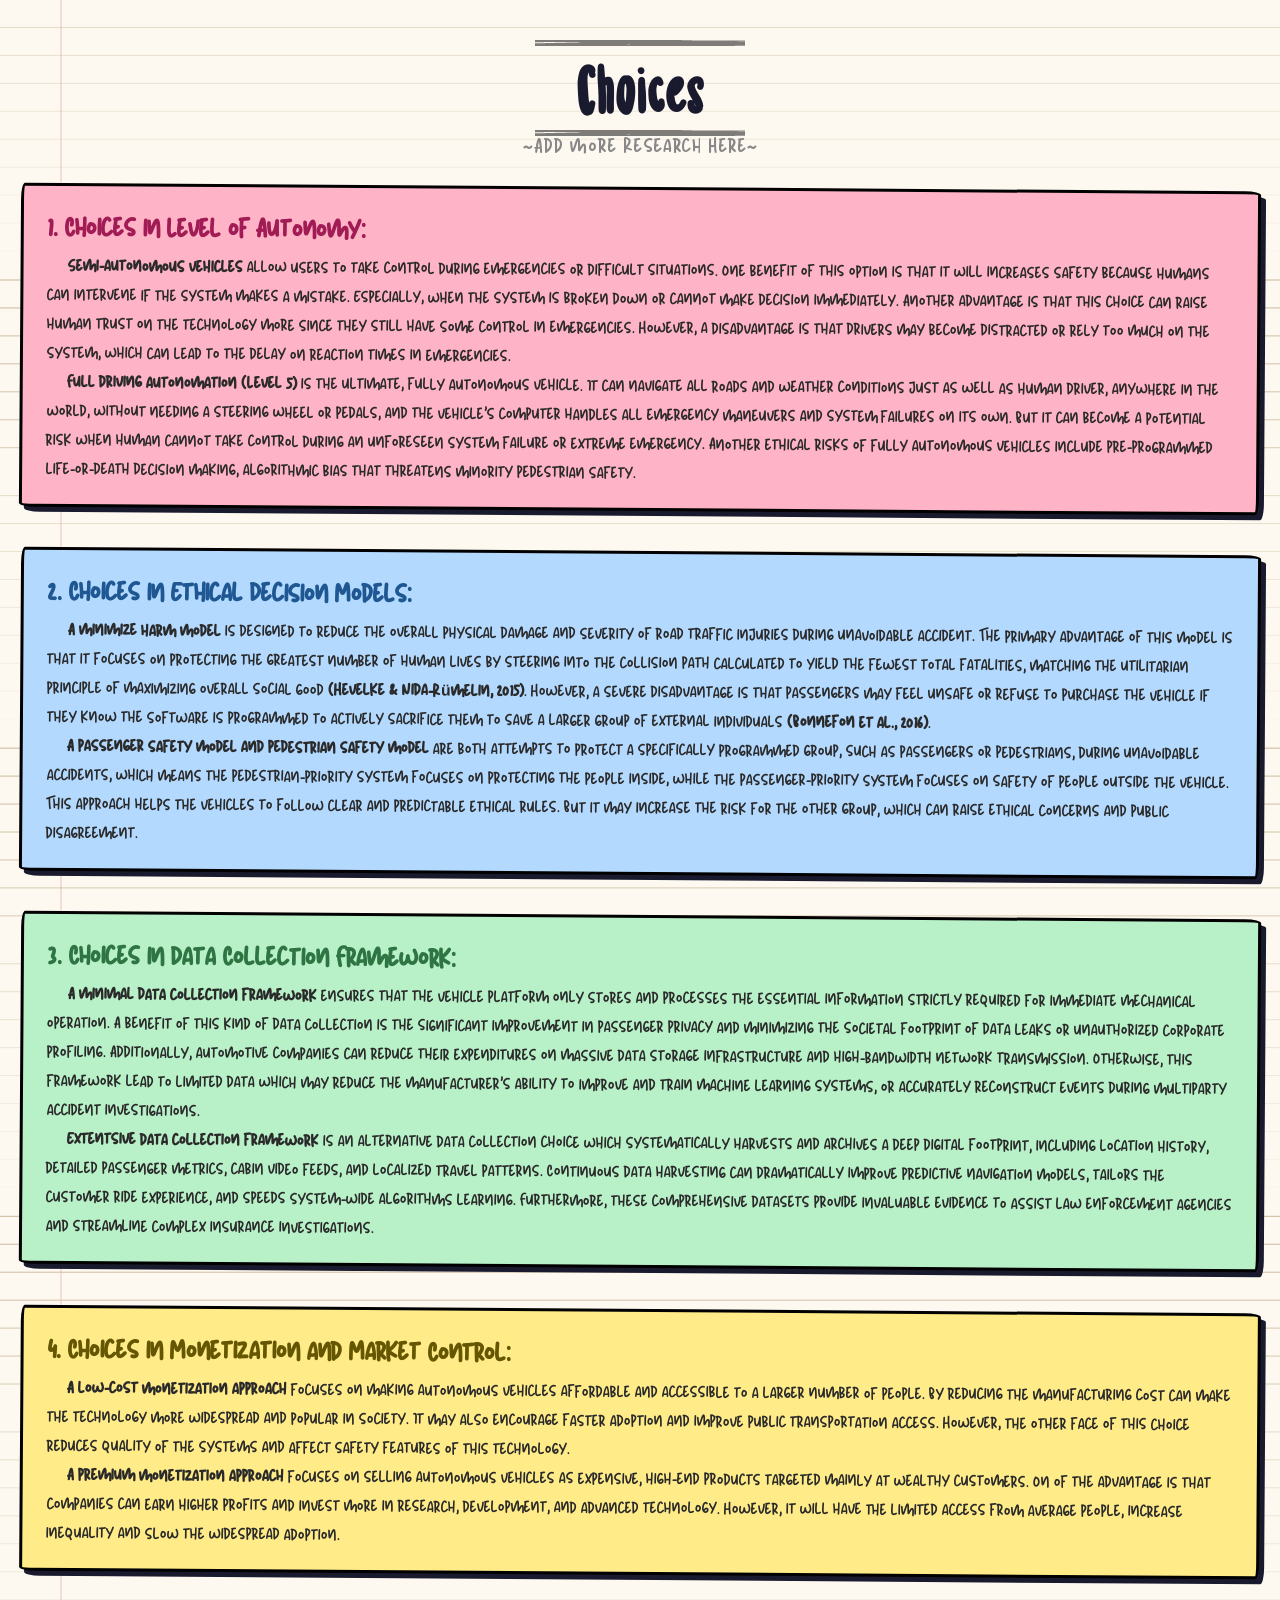
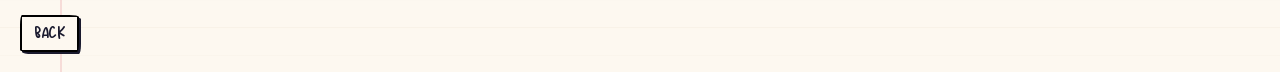
==== Choices.html @ a4bb08cf "added again" ====
<!DOCTYPE html>
<html lang="en">
<head>
    <link rel="stylesheet" href="style.css">
    <meta charset="UTF-8">
    <meta name="viewport" content="width=device-width, initial-scale=1.0">
    <title>Document</title>
</head>
<body>

    <div id="page-loader">
        <div class="loader-box">Vroom...</div>
        <div class="loader-dots">
            <span></span><span></span><span></span>
        </div>
    </div>
    
    <header>
        <div class="title-wrapper">
            <div class="scribble-underLine"></div>
            <h1 class="Title">Choices</h1>
            <div class="scribble-underLine"></div>
        </div>
        <p class="subtitle">~Add more Research Here~</p>
    </header>

    <div class="hamsterA">
     
    </div>

    <div class="topicColume">
        <div class="Topic" style="margin: 20px;">
            <p><strong style="color: rgb(161, 27, 85);font-size: 25px;">1. Choices in Level of Autonomy: </strong></p>
            <p style="text-indent: 20px;"><strong> Semi-autonomous vehicles</strong> allow users to take control during emergencies or difficult situations. One benefit of this option is that it will increases safety because humans can intervene if the system makes a mistake. Especially, when the system is broken down or cannot make decision immediately. Another advantage is that this choice can raise human trust on the technology more since they still have some control in emergencies. However, a disadvantage is that drivers may become distracted or rely too much on the system, which can lead to the delay on reaction times in emergencies.</p>
            <p style="text-indent: 20px;"><strong>Full driving autonomation (Level 5)</strong> is the ultimate, fully autonomous vehicle. It can navigate all roads and weather conditions just as well as human driver, anywhere in the world, without needing a steering wheel or pedals, and the vehicle’s computer handles all emergency maneuvers and system failures on its own. But it can become a potential risk when human cannot take control during an unforeseen system failure or extreme emergency. Another ethical risks of fully autonomous vehicles include pre-programmed life-or-death decision making, algorithmic bias that threatens minority pedestrian safety.</p>
        </div>
    </div>
        <div class="topicColume">
        <div class="Topic" style="background-color: #b3d9ff;margin: 20px;">
            <p><strong style="color: #1e5791;font-size: 25px;">2. Choices in Ethical Decision Models: </strong></p>
            <p style="text-indent: 20px;"><strong>  A minimize harm model</strong> is designed to reduce the overall physical damage and severity of road traffic injuries during unavoidable accident. The primary advantage of this model is that it focuses on protecting the greatest number of human lives by steering into the collision path calculated to yield the fewest total fatalities, matching the utilitarian principle of maximizing overall social good <strong>(Hevelke & Nida-Rümelin, 2015)</strong>. However, a severe disadvantage is that passengers may feel unsafe or refuse to purchase the vehicle if they know the software is programmed to actively sacrifice them to save a larger group of external individuals <strong>(Bonnefon et al., 2016)</strong>.</p>
            <p style="text-indent: 20px;"><strong> A passenger safety model and pedestrian safety model</strong> are both attempts to protect a specifically programmed group, such as passengers or pedestrians, during unavoidable accidents, which means the pedestrian-priority system focuses on protecting the people inside, while the passenger-priority system focuses on safety of people outside the vehicle. This approach helps the vehicles to follow clear and predictable ethical rules. But it may increase the risk for the other group, which can raise ethical concerns and public disagreement.</p>
        </div>
    </div>
    </div>
        <div class="topicColume">
        <div class="Topic" style="background-color: #b8f0c8;margin: 20px;">
            <p><strong style="color: #2f7544;font-size: 25px;">3. Choices in Data Collection Framework: </strong></p>
            <p style="text-indent: 20px;"><strong>A minimal data collection framework</strong> ensures that the vehicle platform only stores and processes the essential information strictly required for immediate mechanical operation. A benefit of this kind of data collection is the significant improvement in passenger privacy and minimizing the societal footprint of data leaks or unauthorized corporate profiling. Additionally, automotive companies can reduce their expenditures on massive data storage infrastructure and high-bandwidth network transmission. Otherwise, this framework lead to limited data which may reduce the manufacturer’s ability to improve and train machine learning systems, or accurately reconstruct events during multiparty accident investigations.</p>
            <p style="text-indent: 20px;"><strong>Extentsive data collection framework</strong> is an alternative data collection choice which systematically harvests and archives a deep digital footprint, including location history, detailed passenger metrics, cabin video feeds, and localized travel patterns. Continuous data harvesting can dramatically improve predictive navigation models, tailors the customer ride experience, and speeds system-wide algorithms learning. Furthermore, these comprehensive datasets provide invaluable evidence to assist law enforcement agencies and streamline complex insurance investigations.</p>
        </div>
    </div>
        </div>
        <div class="topicColume">
        <div class="Topic" style="background-color: #ffeb88;margin: 20px;">
            <p><strong style="color: #655602;font-size: 25px;">4. Choices in Monetization and Market Control: </strong></p>
            <p style="text-indent: 20px;"><strong>A low-cost monetization approach </strong> focuses on making autonomous vehicles affordable and accessible to a larger number of people. By reducing the manufacturing cost can make the technology more widespread and popular in society. It may also encourage faster adoption and improve public transportation access. However, the other face of this choice reduces quality of the systems and affect safety features of this technology.</p>
            <p style="text-indent: 20px;"><strong>A premium monetization approach</strong> focuses on selling autonomous vehicles as expensive, high-end products targeted mainly at wealthy customers. On of the advantage is that companies can earn higher profits and invest more in research, development, and advanced technology. However, it will have the limited access from average people, increase inequality and slow the widespread adoption.</p>
        </div>
    </div>
    

    
    <a class="backButton" href="main.html">Back</a>
   
    <script>

        window.addEventListener('load', () => {
                const loader = document.getElementById('page-loader');
                setTimeout(() => {
                    loader.classList.add('fade-out');
                    setTimeout(() => loader.remove(), 300);
                }, 500)
            });

            document.querySelectorAll('a, button[onclick]').forEach(el => {
                el.addEventListener('click', () => {
                    const loader = document.createElement('div');
                    loader.id = 'page-loader';
                    loader.innerHTML = `
                    <div class="loader-box">Vroom...</div>
                    <div class="loader-dots"><span></span><span></span><span></span></div>
                    `;
                    document.body.appendChild(loader);
                });
            });

    </script>
    
</body>
</html>
---- style.css ----
@font-face {
    font-family: 'CoolFont';
    src: url(fonts/CoolFont.ttf) format('truetype');

}

@font-face {
    font-family: "Ormlou";
    src: url(fonts/Ormolu.ttf) format('truetype');
}

.no-select {
    user-select: none;
    -webkit-user-select: none;
    -ms-user-select: none;
}


:root {
    --ink: #1a1a2e;
    --paper: #fdf8f0;
    --paper-dark: #f5edd8;
    --accent-yellow: #ffe066;
    --accent-pink: #ffb3c6;
    --accent-blue: #b3d9ff;
    --accent-green: #b8f0c8;
    --accent-oragnge: #ffd4a3;
    --line-color: #c8b89a;
    --shadow: rgba(0, 0, 0, 0.12);

}

/* BASE AREA */


* {
    box-sizing: border-box;
    margin: 0;
    padding: 0;
}

body {
    user-select: none;
    font-family: 'CoolFont', sans-serif;
    background-color: var(--paper);
    color: var(--ink);
    min-height: 100vh;
    position: relative;
    overflow-x: hidden;
    cursor: url('') 16 16, auto !important;

    /* line paper background */
    background-image:
        repeating-linear-gradient(
            transparent,
            transparent 27px,
            var(--line-color) 28px
        ),
        linear-gradient(to right, transparent 60px, #f0c0c0 61px, transparent 62px);
    background-size: 100% 28%, 100% 100%;
    
}

/* Frog Eating A Fly - https://www.cursors-4u.com/cursor/nat42 */
* {
  cursor: url('https://cdn.cursors-4u.net/css-previews/keroppi-walking-sanrio-frog-d596fdb4-css.webp') 0 0, auto !important;
}
/* End www.Cursors-4U.com Code */


header {
    text-align: center;
    padding: 40px 20px 10px;
    position: relative;
    z-index: 1;
}

.title-wrapper {
    display: inline-block;
    position: relative;
}

h1.Title {
    user-select: none;
    font-family: 'Permanet Marker', 'Ormlou';
    font-size: clamp(2.2rem, 6vw, 4rem);
    color: var(--lnk);
    letter-spacing: 2px;
    position: relative;
    z-index: 1;

    background: linear-gradient(transparent, 55% var(--accent-yellow) 55%);
    display: inline;
    padding: 0 6px;
    line-height: 1.4;
}

.scribble-underLine {
    height: 6px;
    background: url("images/scribble-underline.webp") no-repeat center;
    opacity: 0.5;
    width: 150%;
    position: absolute;
    left: -25%;

  
}



.subtitle {
    user-select: none;
    font-size: 1.2rem;
    color: #888;
    margin-top: 6px;
    letter-spacing: 1px;
}

div.Roles {
    user-select: none;
    background-color: var(--accent-green);
    border: 3px solid var(--ink);
    border-radius: 2px 15px 3px 14px / 14px 3px 15px 2px;
    padding: 16px 20px;
    width: fit-content;
    margin: 24px auto;
    position: relative;
    z-index: 1;
    box-shadow: 4px 4px 0px var(--ink);
    transform: rotate(-0.8deg);
    transition: transform 0.2s ease;
    
}

div.Roles:hover {
    transform: rotate(0deg) scale(1.02);
}

div.Roles h3 {
    font-size: 1.5rem;
    font-weight: 700;
    text-align: center;
    margin-bottom: 8px;
    color: var(--ink);
    border-bottom: 2px dashed var(--ink);
    padding-bottom: 6px;
}


div.Roles p {
    font-size: 0.95rem;
    line-height: 1.9;
}

.role-tag {
    font-weight: 700;
    background: rgba(125, 203, 125, 0.5);
    border-radius: 4px;
    padding: 1px 5px;
    margin-right: 4px;
}



h1.Title {
    text-align: center;
    font-family: 'Ormlou', sans-serif;
    
}

div.mainLayout {
    user-select: none;
    display: flex;
    flex-direction: row;
    align-items: flex-start;
    gap: 24px;
    margin: 20px 24px 40px;
    position: relative;
    z-index: 1;
}

div.topicColume {
    display: flex;
    flex-direction: column;
    flex: 1px;
    gap: 20px;
}


div.Topic {
    user-select: none;
    border: 3px solid black;
    border-radius: 4px 16px 4px 16px / 16px 4px 16px 4px;
    padding: 20px 24px;
    background: var(--paper-dark);
    box-shadow: 5px 5px 0px var(--ink);
    position: relative;
    transition: transform 0.2s ease, box-shadow 0.2s ease;
    
}

div.Topic:nth-child(1) {
    background: var(--accent-pink);
    transform: rotate(0.4deg);
}

div.Topic:nth-child(2) {
    background: var(--accent-blue);
    transform: rotate(-0.3deg);
}

div.Topic:hover {
    transform: rotate(0deg) translate(-3px, -3px) !important;
    box-shadow: 8px 8px 0px var(--ink);
}

div.Topic h2 {
    font-size: 1.6rem;
    font-weight: 700;
    margin-bottom: 10px;
    padding-bottom: 8px;
    border-bottom: 2px dashed var(--ink);
    color: var(--ink);
}

.topic-num {
    font-family: 'Ormlou', 'Permanet Marker';
    font-size: 1.1rem;
    opacity: 0.5;
    margin-right: 6px;
}

div.Topic p {
    font-size: 0.98rem;
    line-height: 1.85;
    color: #2a2a2a;
}

div.Roles,
div.Topic {
    margin: 20px auto;
    
    
}

div.buttonArea {
    user-select: none;
    float: left;
    text-align:center;
    border: 3px soild var(--ink);
    border-radius: 3px 14px 14px 3px / 14px 3px 3px 14px;
    
    flex-shrink: 0;
    display: flex;
    flex-direction: column;
    text-decoration: none;
    gap: 8px;
    padding: 14px 16px;
    background: var(--accent-blue);
    box-shadow: 4px 4px 0px var(--ink);
    transform: rotate(0.5deg);
}

.btnLabel {
    font-size: 1rem;
    text-align: center;
    color: #555;
    margin-bottom: 2px;
}


button {
    background: var(--paper);
    padding:  8px 12px;
    font-family: "CoolFont";
    font-size: 0.85rem;
    border-radius: 2px 10px 2px 10px / 10px 2px 10px 2px;
    cursor: pointer;
    margin: 2px;
    transition: all 0.15s ease-in-out;
    box-shadow: 2px 2px 0px var(--ink);
    text-align: left;
    width: 100%;
}

button:hover {
    background-color: var(--accent-yellow);
    transform: translate(-2px, -2px);
    box-shadow: 4px 4px 0px var(--ink);
}

button:active {
    transform: translate(1px, 1px);
    box-shadow: 1px 1px 0px var(--ink);
}

button.funnyb {
    display: none;
    background: var(--accent-oragnge);
    font-size: 0.8rem;
    border-style: dashed;
}

button.funnyb.open {
    display: inline-block;
}

button.funnyb:hover {
    background: #ffaa44;
}

img.memeimg {
    user-select: none;
    -webkit-user-drag: none;
    display: block;
    margin: 20px;
    max-width: 25%;
    border: solid black 2px;
    border-radius: 10px 20px 10px 20px / 20px 10px 20px 10px;
    box-shadow: 2px 1px 0px var(--ink);    
}

img.memeimg:hover {
    user-select: none;
    transform: translate( -2px, 5px);
    transform: rotate(5deg);
}

div.buttonArea {
    
    border: solid black 2px;
    border-radius: 5px;
    border-width: 2px;
    width: 120px;
    
    
    
    
}

a.backButton {
    user-select: none;
    -webkit-user-drag: none;
    display: inline-block;
    margin: 20px;
    padding: 8px 12px;
    background: var(--paper);
    border: solid black 2px;
    border-radius: 2px 10px 2px 10px / 10px 2px 10px 2px;
    box-shadow: 2px 2px 0px var(--ink);
    text-decoration: none;
    color: var(--ink);

}

a.backButton:hover {
    user-select: none;
    background: var(--accent-yellow);
    transform: translate( 2px, -2px);
    box-shadow: 4px 4px 0px var(--ink); 
}

video.frogvid {
    display: block;
    margin: 20px auto;
    max-width: 550px;
    border: solid black 5px;
    border-radius: 10px 20px 10px 20px / 20px 10px 20px 10px;

    
}

.p {
    user-select: none;
}

.Login {
    user-select: none;
    background-color: var(--accent-green);
    border: solid var(--ink) 3px;
    border-radius: 2px 15px 3px 14px / 14px 3px 15px 2px;
    padding: 16px 20px;
    width: fit-content;
    margin: 25px auto;
    box-shadow: 4px 4px 0px var(--ink);

}

.LoginInput {
    text-decoration: none;
    border: solid var(--ink) 2px;
    border-radius: 4px 10px 4px 10px / 10px 4px 10px 4px;
    padding: 8px 12px;
    font-family: "CoolFont";
    box-shadow: 4px 4px 0px var(--ink);
    width: 150px;
    outline: none;
    
}


div.WelcomeArea {

    user-select: none;
    border: solid var(--ink) 2px;
    border-radius: 2px 10px 2px 15px / 10px 4px 5px 2px;
    background: var(--paper-dark);
    box-shadow: 5px 5px 0px var(--ink);
    position: relative;
    transition: transform 0.2s ease, box-shadow 0.2s ease;
    margin: 25px a;
    position: relative;
    z-index: 1;

}

div.WelcomeArea:hover {
    transform: translate(2px, 5px)
}

h2 {
    
    font-size: 1rem;
    font-weight: 700;
    text-align: center;
    margin-bottom: 8px;
    color: var(--ink);
    
}

.Circle {
    height: 50px;
    width: 50px;
    background-color: var(--accent-yellow);
    border: solid var(--ink); 
    border-radius: 62% 38% 46% 54% / 60% 44% 56% 40%;
    margin: 25px;
    transform: rotate(-3deg);
    transition: border-radius 0.3s ease, transform 0.3s ease;
    box-shadow: 3px 1px 1px var(--ink);
    cursor: pointer;
}

.Circle:hover {
    background-color:#ffaa44;
    transform: translate(-2px, -2px);
    box-shadow: 3.5px 1.2px 1px var(--ink);
}

.SettingsImg {
    width: 45px;
    margin: auto;
    size-adjust: auto;

}

.Settings-Menu {
    display: none;
    position: fixed;
    top: calc(60px + 6px);
    left: 16px;
    z-index: 999;
    background-color: #2973bd;
    width: 220px;
    border: solid 3px var(--ink);
    border-radius: 4px 12px 8px 10px / 8px 6px 16px 4px;
    padding: 12px;
    box-shadow: 4px 4px 0px;
    flex-direction: column;
    transform: rotate(1deg);
    gap: 6px;
}

.Settings-Menu:hover {
     transform: rotate(0deg) translate(-3px, -3px) !important;
    box-shadow: 2px 8px 0px var(--ink);
}

    
.Settings-Menu.open {
    display: flex;
}

.btnLabelSet {
    font-size: 1rem;
    text-align: center;
    color: #ffffff;
    margin-bottom: 2px;
}

.topbar {
   position: sticky;
   top: 0;
   z-index: 1000;
   height: 100%;
   height: 60px;
   display: flex;
   align-items: center;
   gap: 4px;
   padding: 0 16px;
   background: var(--accent-blue);
   border-bottom: 3px solid var(--ink);
   box-shadow: 0 4px 0 var(--ink);
   overflow-x: auto;
   overflow-y: visible;
   scrollbar-width: none;

}
.topbar::-webkit-scrollbar {display: none; }

.topbar button {
    flex-shrink: 0;
    background: var(--paper);
    padding: 5px 12px;
    font-family: "CoolFont";
    font-size: 0.82rem;
    border: 2px solid var(--ink);
    border-radius: 2px 10px 2px 10px / 10px 2px 10px 2px;
    cursor: pointer;
    white-space: nowrap;
    transition: all 0.15s ease;
    box-shadow: 2px 2px 0px var(--ink);
    width: auto;
    text-align: center;
}

.topbar button:hover {
    background-color: var(--accent-yellow);
    transform: translate(-2px, -2px);
    box-shadow: 4px 4px 0px var(--ink);
}

.topbar button.funnyb {
    background: var(--accent-oragnge);
    font-size: 0.8rem;
    border-style: dashed;
}

.topbar button.funnyb:hover {
    background: #ffaa44;
}

.topbar .WelcomeArea {
    margin-left: auto;
    border: 2px solid var(--ink);
    border-radius: 2px 10px 2px 15px / 10px 4px 5px 2px;
    background: var(--paper-dark);
    box-shadow: 3px 3px 0px var(--ink);
    padding: 4px 12px;
}

.topbar .Circle {
    margin: 0;
    flex-shrink: 0;
}
.nav-divider {
    flex-shrink: 0;
    width: 2px;
    height: 28px;
    background: var(--ink);
    opacity: 0.25;
    border-radius: 2px;
    margin: 0 4px;

}
   



#page-loader {
    position: fixed;
    inset: 0;
    background-color: var(--paper);
     background-image:
        repeating-linear-gradient(
            transparent,
            transparent 27px,
            var(--line-color) 28px
        ),
        linear-gradient(to right, transparent 60px, #f0c0c0 61px, transparent 62px);
    background-size: 100% 28%, 100% 100%;
    z-index: 9999;
    display: flex;
    flex-direction: Column;
    align-items: center;
    justify-content: center;
    gap: 16px;
    opacity: 1;
    transition: opacity 0.3s ease;
}

#page-loader.fade-out {
    opacity: 0;
    pointer-events: none;
}

.loader-box {
    font-family: 'Ormlou';
    font-size: 1.4rem;
    color: var(--ink);
    background: var(--accent-yellow);
    border: 3px solid var(--ink);
    border-radius: 3px 14px 4px 12px / 12px 4px 14px 3px;
    padding: 14px 28px;
    box-shadow: 5px 5px 0px var(--ink);
    animation: loader-wobble 0.6s ease-in-out infinite alternate;
}

.loader-dots span {
    display: inline-block;
    width: 10px;
    height: 10px;
    background: var(--ink);
    border-radius: 50%;
    margin: 0 4px;
    animation: loader-bounce 0.6s ease-in-out infinite alternate;
}

.loader-dots span:nth-child(2) { animation-delay: 0.15s; }
.loader-dots span:nth-child(3) { animation-delay: 0.3s; }

@keyframes loader-wobble {
    from { transform: rotate(-1deg) translate(-2px, 0); }
    to { transform: rotate(1.5deg) translate(2px, -2px); }
}

@keyframes loader-bounce {
    from {transform: translateY(0); }
    to {transform: translateY(-7px); }
}


.FavColor {
    text-decoration: none;
    border: solid var(--ink);
    border-radius: 10px 1px 15px 6px / 1px 10px 5px;
    box-shadow: 1px 2px 1px;
    position: relative;
    width: fit-content;
    background-color: var(--paper-dark);
    margin: 20px auto;
    display: flex;
    align-items: center;
    gap: 20px;
    

}


.CircleA {
    height: 50px;
    width: 50px;
    background-color: var(--accent-blue);
    border: solid var(--ink); 
    border-radius: 62% 38% 46% 54% / 60% 44% 56% 40%;
    transform: rotate(-3deg);
    transition: border-radius 0.3s ease, transform 0.3s ease;
    box-shadow: 3px 1px 1px var(--ink);
    cursor: pointer;
    
}

.CircleA:hover {
    background-color:#505cc9;
    transform: translate(-2px, -2px);
    box-shadow: 3.5px 1.2px 1px var(--ink);
}


.CircleB {
    height: 50px;
    width: 50px;
    background-color: var(--accent-green);
    border: solid var(--ink); 
    border-radius: 62% 38% 46% 54% / 60% 44% 56% 40%;
    transform: rotate(-3deg);
    transition: border-radius 0.3s ease, transform 0.3s ease;
    box-shadow: 3px 1px 1px var(--ink);
    cursor: pointer;
}

.CircleB:hover {
    background-color:#409753;
    transform: translate(-2px, -2px);
    box-shadow: 3.5px 1.2px 1px var(--ink);
}

.ColorSelect {
    display: flex;
    padding: 15px;
    align-items: center;
    gap: 25px;
    margin: 20px auto;


}
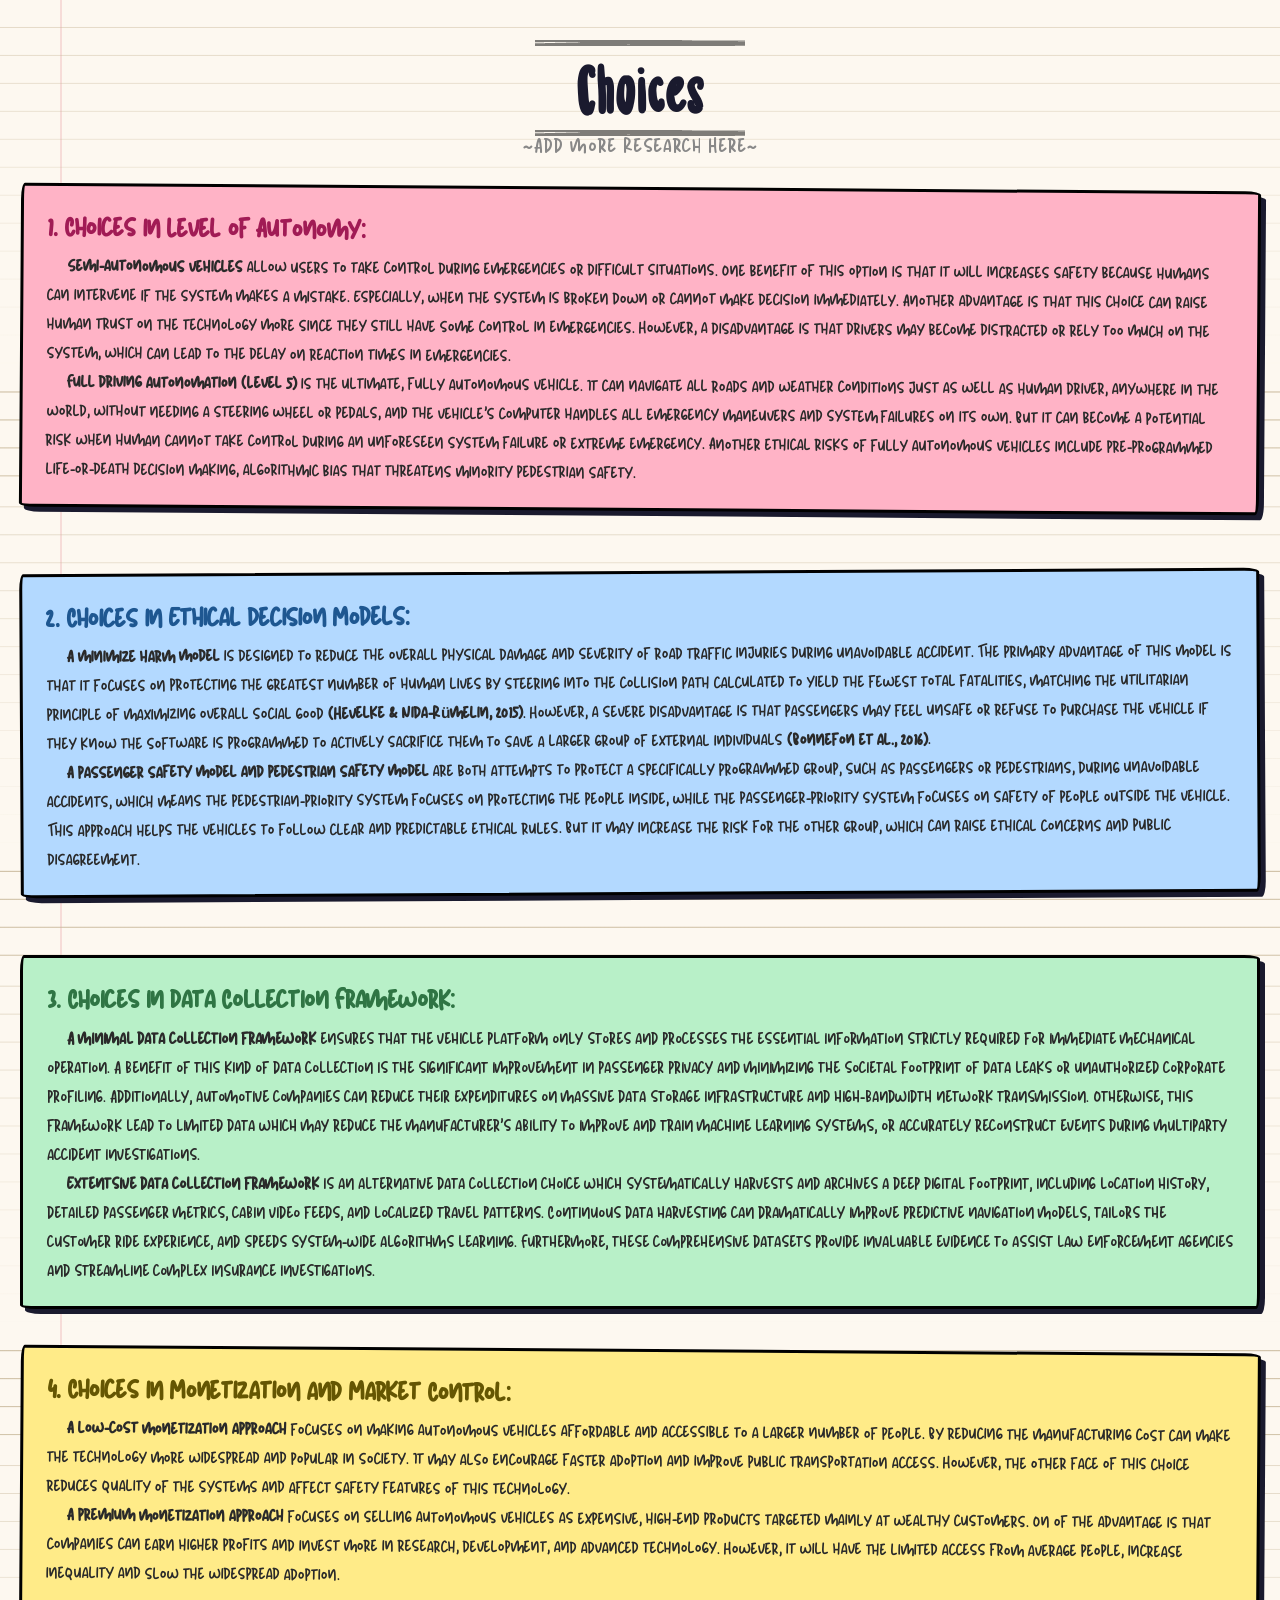
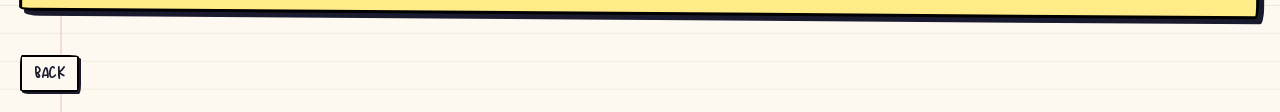
==== commit d3e54acf: "hmm" ====
--- a/Choices.html
+++ b/Choices.html
@@ -34,23 +34,17 @@
             <p style="text-indent: 20px;"><strong> Semi-autonomous vehicles</strong> allow users to take control during emergencies or difficult situations. One benefit of this option is that it will increases safety because humans can intervene if the system makes a mistake. Especially, when the system is broken down or cannot make decision immediately. Another advantage is that this choice can raise human trust on the technology more since they still have some control in emergencies. However, a disadvantage is that drivers may become distracted or rely too much on the system, which can lead to the delay on reaction times in emergencies.</p>
             <p style="text-indent: 20px;"><strong>Full driving autonomation (Level 5)</strong> is the ultimate, fully autonomous vehicle. It can navigate all roads and weather conditions just as well as human driver, anywhere in the world, without needing a steering wheel or pedals, and the vehicle’s computer handles all emergency maneuvers and system failures on its own. But it can become a potential risk when human cannot take control during an unforeseen system failure or extreme emergency. Another ethical risks of fully autonomous vehicles include pre-programmed life-or-death decision making, algorithmic bias that threatens minority pedestrian safety.</p>
         </div>
-    </div>
-        <div class="topicColume">
         <div class="Topic" style="background-color: #b3d9ff;margin: 20px;">
             <p><strong style="color: #1e5791;font-size: 25px;">2. Choices in Ethical Decision Models: </strong></p>
             <p style="text-indent: 20px;"><strong>  A minimize harm model</strong> is designed to reduce the overall physical damage and severity of road traffic injuries during unavoidable accident. The primary advantage of this model is that it focuses on protecting the greatest number of human lives by steering into the collision path calculated to yield the fewest total fatalities, matching the utilitarian principle of maximizing overall social good <strong>(Hevelke & Nida-Rümelin, 2015)</strong>. However, a severe disadvantage is that passengers may feel unsafe or refuse to purchase the vehicle if they know the software is programmed to actively sacrifice them to save a larger group of external individuals <strong>(Bonnefon et al., 2016)</strong>.</p>
             <p style="text-indent: 20px;"><strong> A passenger safety model and pedestrian safety model</strong> are both attempts to protect a specifically programmed group, such as passengers or pedestrians, during unavoidable accidents, which means the pedestrian-priority system focuses on protecting the people inside, while the passenger-priority system focuses on safety of people outside the vehicle. This approach helps the vehicles to follow clear and predictable ethical rules. But it may increase the risk for the other group, which can raise ethical concerns and public disagreement.</p>
         </div>
-    </div>
-    </div>
-        <div class="topicColume">
         <div class="Topic" style="background-color: #b8f0c8;margin: 20px;">
             <p><strong style="color: #2f7544;font-size: 25px;">3. Choices in Data Collection Framework: </strong></p>
             <p style="text-indent: 20px;"><strong>A minimal data collection framework</strong> ensures that the vehicle platform only stores and processes the essential information strictly required for immediate mechanical operation. A benefit of this kind of data collection is the significant improvement in passenger privacy and minimizing the societal footprint of data leaks or unauthorized corporate profiling. Additionally, automotive companies can reduce their expenditures on massive data storage infrastructure and high-bandwidth network transmission. Otherwise, this framework lead to limited data which may reduce the manufacturer’s ability to improve and train machine learning systems, or accurately reconstruct events during multiparty accident investigations.</p>
             <p style="text-indent: 20px;"><strong>Extentsive data collection framework</strong> is an alternative data collection choice which systematically harvests and archives a deep digital footprint, including location history, detailed passenger metrics, cabin video feeds, and localized travel patterns. Continuous data harvesting can dramatically improve predictive navigation models, tailors the customer ride experience, and speeds system-wide algorithms learning. Furthermore, these comprehensive datasets provide invaluable evidence to assist law enforcement agencies and streamline complex insurance investigations.</p>
         </div>
     </div>
-        </div>
         <div class="topicColume">
         <div class="Topic" style="background-color: #ffeb88;margin: 20px;">
             <p><strong style="color: #655602;font-size: 25px;">4. Choices in Monetization and Market Control: </strong></p>
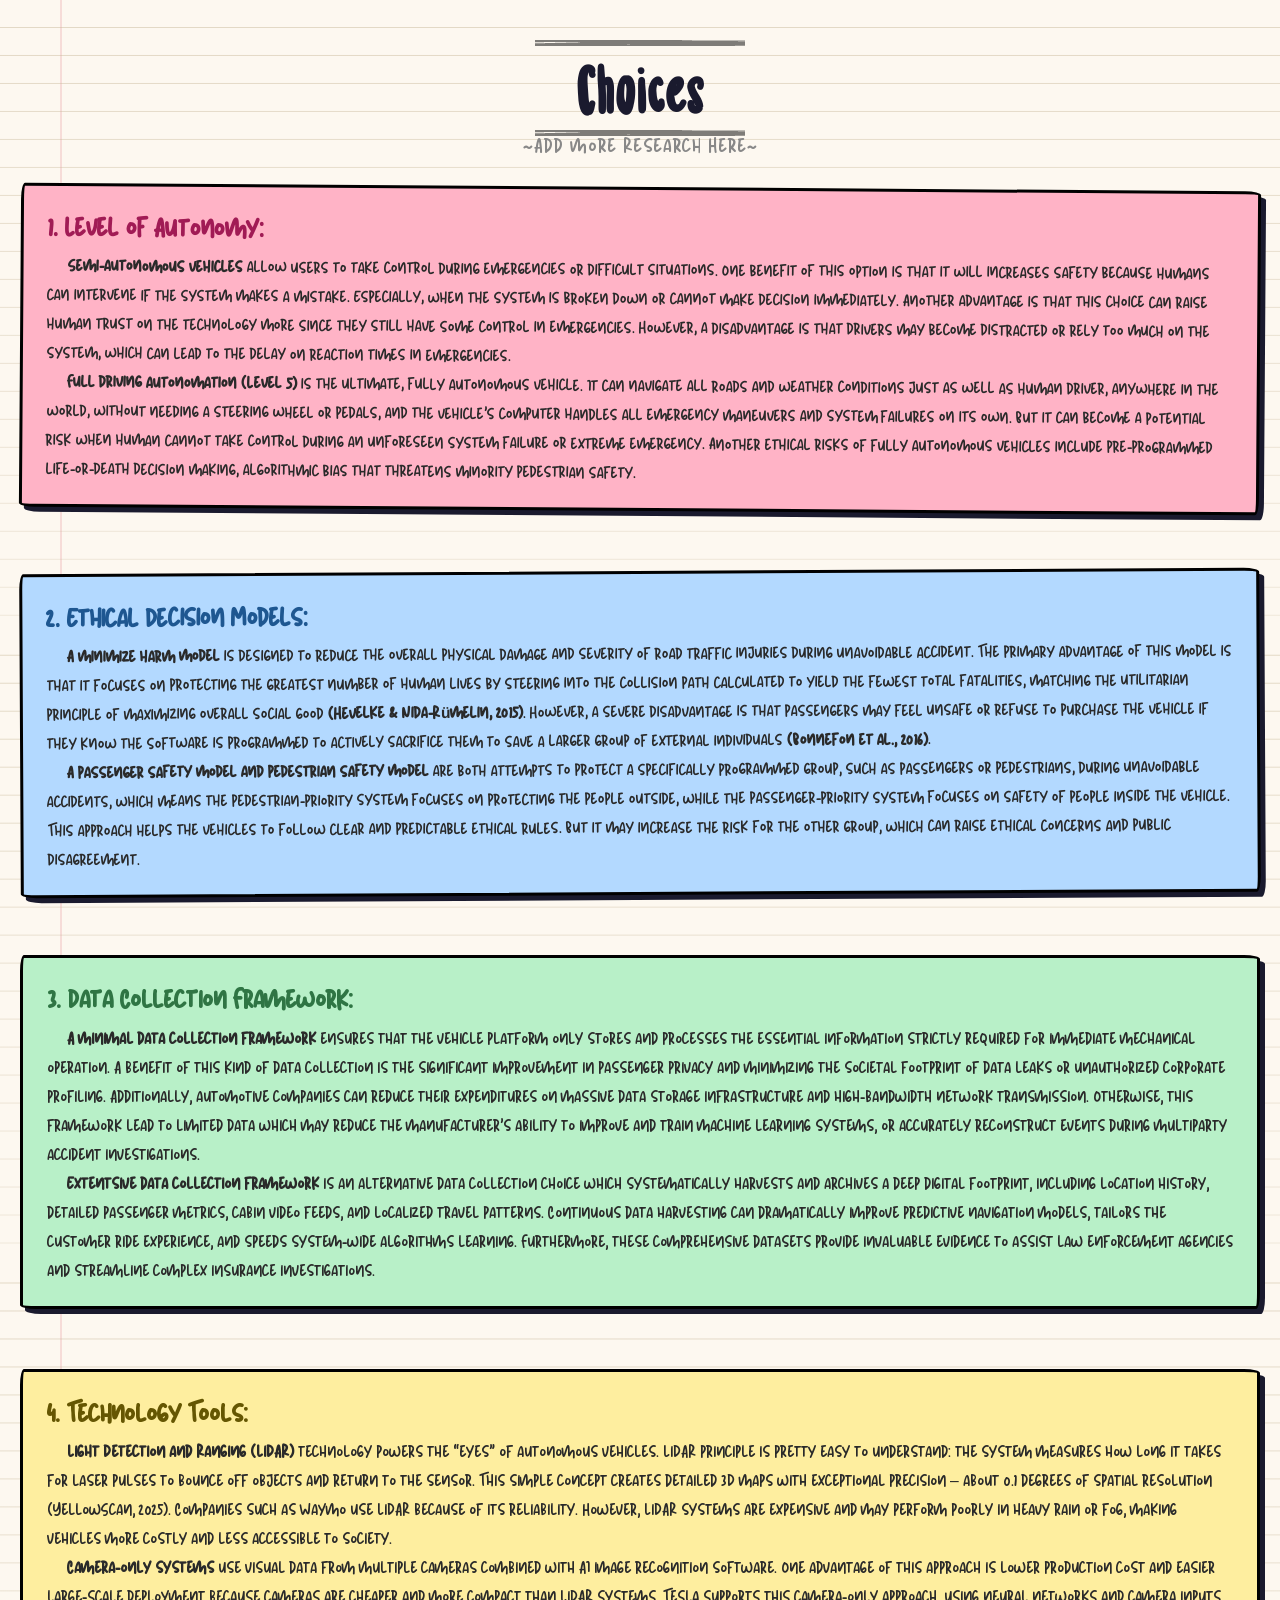
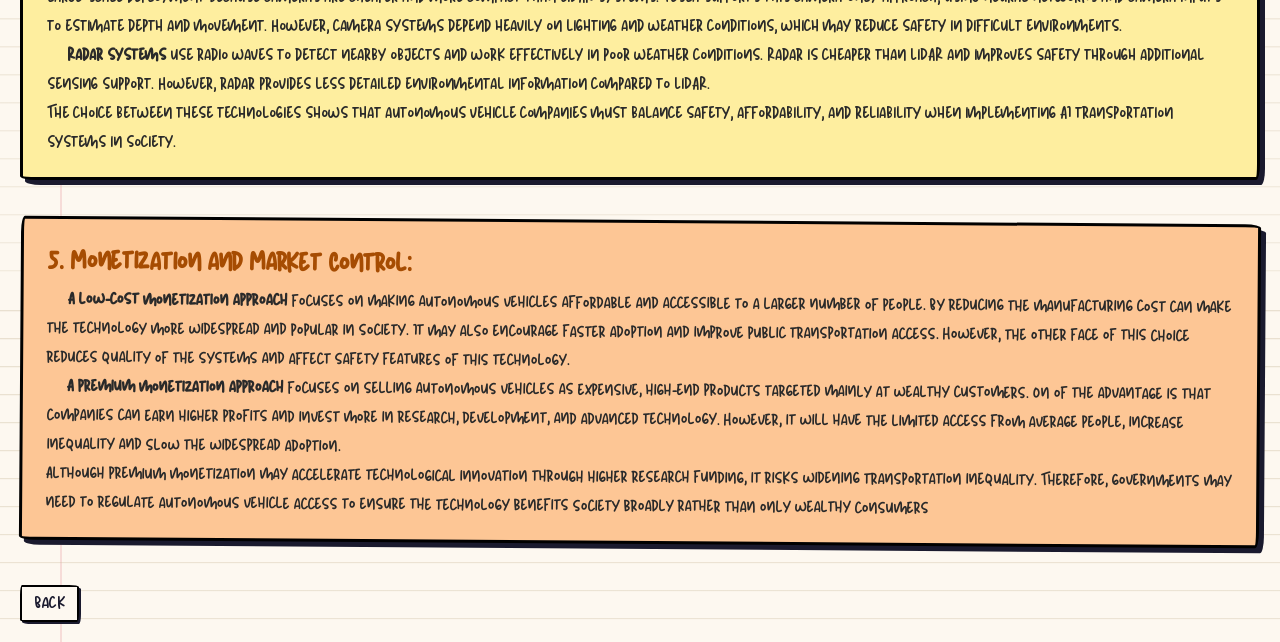
==== commit 4bde24c6: "Update Choices.html" ====
--- a/Choices.html
+++ b/Choices.html
@@ -30,26 +30,34 @@
 
     <div class="topicColume">
         <div class="Topic" style="margin: 20px;">
-            <p><strong style="color: rgb(161, 27, 85);font-size: 25px;">1. Choices in Level of Autonomy: </strong></p>
+            <p><strong style="color: rgb(161, 27, 85);font-size: 25px;">1. Level of Autonomy: </strong></p>
             <p style="text-indent: 20px;"><strong> Semi-autonomous vehicles</strong> allow users to take control during emergencies or difficult situations. One benefit of this option is that it will increases safety because humans can intervene if the system makes a mistake. Especially, when the system is broken down or cannot make decision immediately. Another advantage is that this choice can raise human trust on the technology more since they still have some control in emergencies. However, a disadvantage is that drivers may become distracted or rely too much on the system, which can lead to the delay on reaction times in emergencies.</p>
             <p style="text-indent: 20px;"><strong>Full driving autonomation (Level 5)</strong> is the ultimate, fully autonomous vehicle. It can navigate all roads and weather conditions just as well as human driver, anywhere in the world, without needing a steering wheel or pedals, and the vehicle’s computer handles all emergency maneuvers and system failures on its own. But it can become a potential risk when human cannot take control during an unforeseen system failure or extreme emergency. Another ethical risks of fully autonomous vehicles include pre-programmed life-or-death decision making, algorithmic bias that threatens minority pedestrian safety.</p>
         </div>
         <div class="Topic" style="background-color: #b3d9ff;margin: 20px;">
-            <p><strong style="color: #1e5791;font-size: 25px;">2. Choices in Ethical Decision Models: </strong></p>
+            <p><strong style="color: #1e5791;font-size: 25px;">2. Ethical Decision Models: </strong></p>
             <p style="text-indent: 20px;"><strong>  A minimize harm model</strong> is designed to reduce the overall physical damage and severity of road traffic injuries during unavoidable accident. The primary advantage of this model is that it focuses on protecting the greatest number of human lives by steering into the collision path calculated to yield the fewest total fatalities, matching the utilitarian principle of maximizing overall social good <strong>(Hevelke & Nida-Rümelin, 2015)</strong>. However, a severe disadvantage is that passengers may feel unsafe or refuse to purchase the vehicle if they know the software is programmed to actively sacrifice them to save a larger group of external individuals <strong>(Bonnefon et al., 2016)</strong>.</p>
-            <p style="text-indent: 20px;"><strong> A passenger safety model and pedestrian safety model</strong> are both attempts to protect a specifically programmed group, such as passengers or pedestrians, during unavoidable accidents, which means the pedestrian-priority system focuses on protecting the people inside, while the passenger-priority system focuses on safety of people outside the vehicle. This approach helps the vehicles to follow clear and predictable ethical rules. But it may increase the risk for the other group, which can raise ethical concerns and public disagreement.</p>
+            <p style="text-indent: 20px;"><strong> A passenger safety model and pedestrian safety model</strong> are both attempts to protect a specifically programmed group, such as passengers or pedestrians, during unavoidable accidents, which means the pedestrian-priority system focuses on protecting the people outside, while the passenger-priority system focuses on safety of people inside the vehicle. This approach helps the vehicles to follow clear and predictable ethical rules. But it may increase the risk for the other group, which can raise ethical concerns and public disagreement.</p>
         </div>
         <div class="Topic" style="background-color: #b8f0c8;margin: 20px;">
-            <p><strong style="color: #2f7544;font-size: 25px;">3. Choices in Data Collection Framework: </strong></p>
+            <p><strong style="color: #2f7544;font-size: 25px;">3. Data Collection Framework: </strong></p>
             <p style="text-indent: 20px;"><strong>A minimal data collection framework</strong> ensures that the vehicle platform only stores and processes the essential information strictly required for immediate mechanical operation. A benefit of this kind of data collection is the significant improvement in passenger privacy and minimizing the societal footprint of data leaks or unauthorized corporate profiling. Additionally, automotive companies can reduce their expenditures on massive data storage infrastructure and high-bandwidth network transmission. Otherwise, this framework lead to limited data which may reduce the manufacturer’s ability to improve and train machine learning systems, or accurately reconstruct events during multiparty accident investigations.</p>
             <p style="text-indent: 20px;"><strong>Extentsive data collection framework</strong> is an alternative data collection choice which systematically harvests and archives a deep digital footprint, including location history, detailed passenger metrics, cabin video feeds, and localized travel patterns. Continuous data harvesting can dramatically improve predictive navigation models, tailors the customer ride experience, and speeds system-wide algorithms learning. Furthermore, these comprehensive datasets provide invaluable evidence to assist law enforcement agencies and streamline complex insurance investigations.</p>
         </div>
+        <div class="Topic" style="background-color: #feee9f;margin: 20px;">
+            <p><strong style="color: #655602;font-size: 25px;">4. Technology Tools: </strong></p>
+            <p style="text-indent: 20px;"><strong>Light Detection and Ranging (LiDAR)</strong> technology powers the “eyes” of autonomous vehicles. LiDAR principle is pretty easy to understand: the system measures how long it takes for laser pulses to bounce off objects and return to the sensor. This simple concept creates detailed 3D maps with exceptional precision – about 0.1 degrees of spatial resolution (YellowScan, 2025). Companies such as Waymo use LiDAR because of its reliability. However, LiDAR systems are expensive and may perform poorly in heavy rain or fog, making vehicles more costly and less accessible to society.</p>
+            <p style="text-indent: 20px;"><strong>Camera-only systems</strong> use visual data from multiple cameras combined with AI image recognition software. One advantage of this approach is lower production cost and easier large-scale deployment because cameras are cheaper and more compact than LiDAR systems. Tesla supports this camera-only approach, using neural networks and camera inputs to estimate depth and movement. However, camera systems depend heavily on lighting and weather conditions, which may reduce safety in difficult environments.</p>
+            <p style="text-indent: 20px;"><strong>Radar systems</strong> use radio waves to detect nearby objects and work effectively in poor weather conditions. Radar is cheaper than LiDAR and improves safety through additional sensing support. However, radar provides less detailed environmental information compared to LiDAR.</p>
+            <p>The choice between these technologies shows that autonomous vehicle companies must balance safety, affordability, and reliability when implementing AI transportation systems in society.</p>
+        </div>
     </div>
         <div class="topicColume">
-        <div class="Topic" style="background-color: #ffeb88;margin: 20px;">
-            <p><strong style="color: #655602;font-size: 25px;">4. Choices in Monetization and Market Control: </strong></p>
+        <div class="Topic" style="background-color: #fdc695;margin: 20px;">
+            <p><strong style="color: #a64c02;font-size: 25px;">5. Monetization and Market Control: </strong></p>
             <p style="text-indent: 20px;"><strong>A low-cost monetization approach </strong> focuses on making autonomous vehicles affordable and accessible to a larger number of people. By reducing the manufacturing cost can make the technology more widespread and popular in society. It may also encourage faster adoption and improve public transportation access. However, the other face of this choice reduces quality of the systems and affect safety features of this technology.</p>
             <p style="text-indent: 20px;"><strong>A premium monetization approach</strong> focuses on selling autonomous vehicles as expensive, high-end products targeted mainly at wealthy customers. On of the advantage is that companies can earn higher profits and invest more in research, development, and advanced technology. However, it will have the limited access from average people, increase inequality and slow the widespread adoption.</p>
+            <p>Although premium monetization may accelerate technological innovation through higher research funding, it risks widening transportation inequality. Therefore, governments may need to regulate autonomous vehicle access to ensure the technology benefits society broadly rather than only wealthy consumers</p>
         </div>
     </div>
     
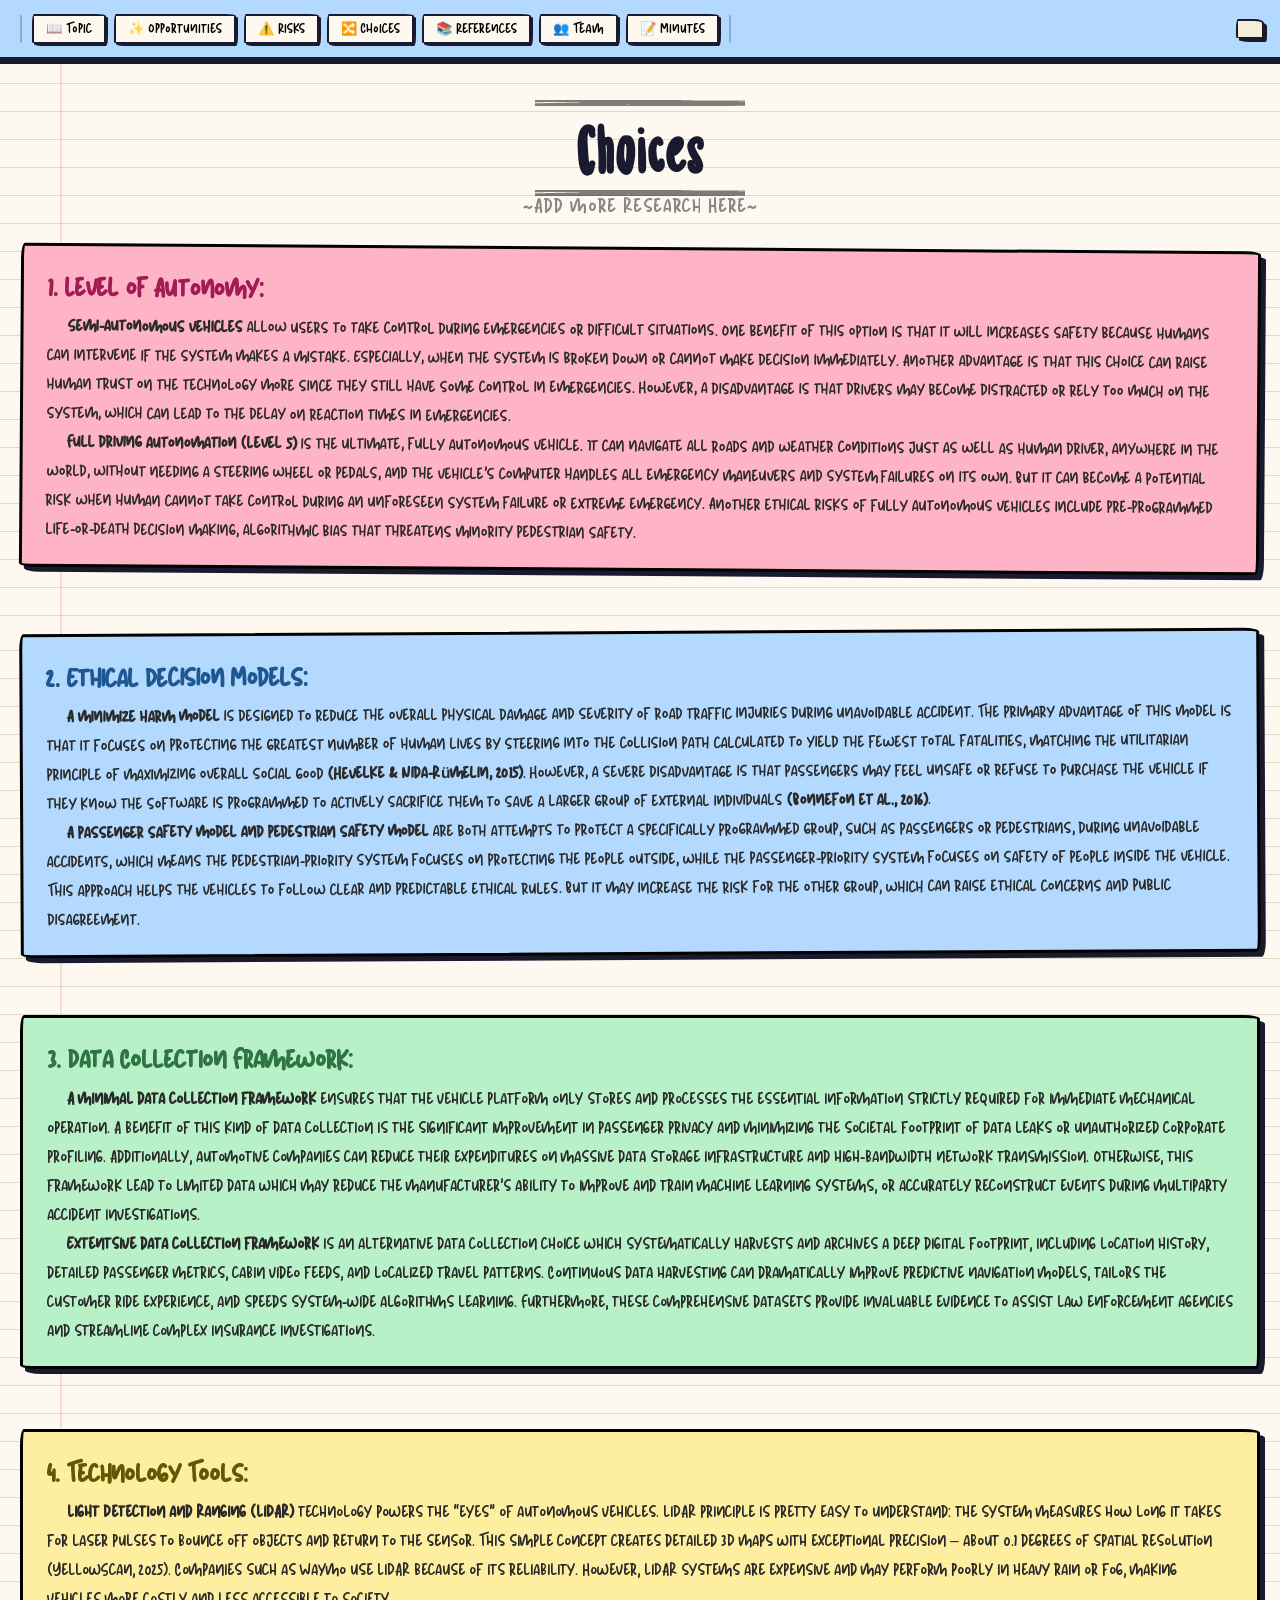
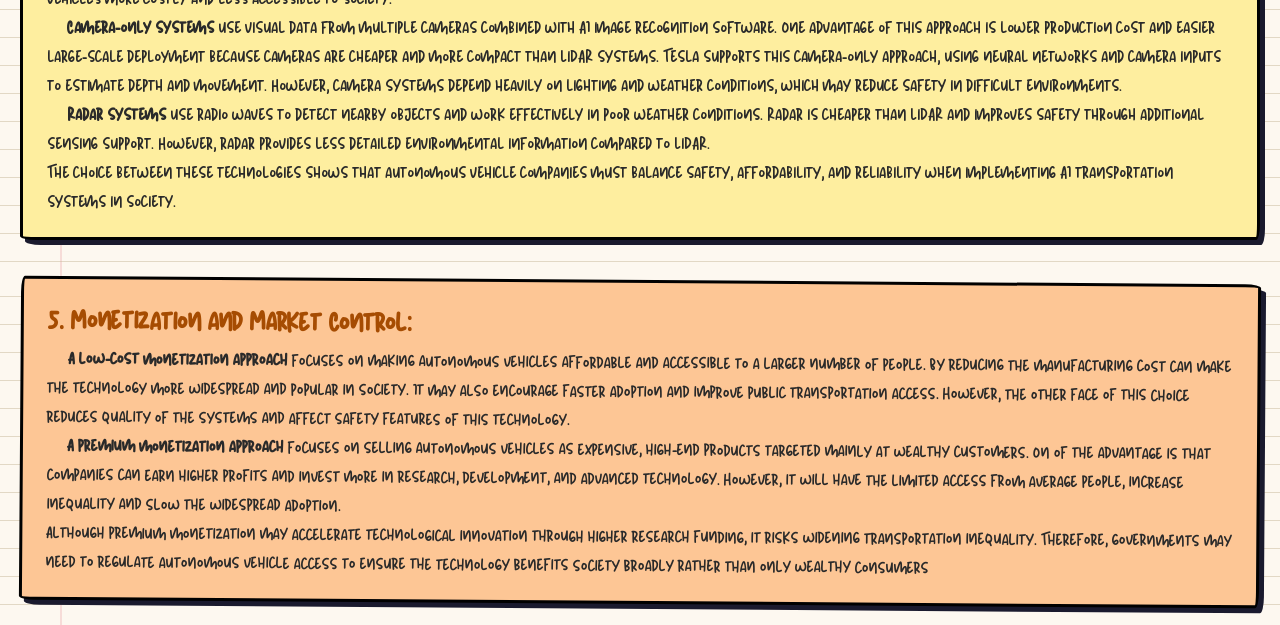
==== commit 4adfcd5f: "Update Choices.html" ====
--- a/Choices.html
+++ b/Choices.html
@@ -14,6 +14,26 @@
             <span></span><span></span><span></span>
         </div>
     </div>
+    <nav class="topbar">
+         
+
+          <div class="nav-divider"></div>
+          <button type="button" onclick="window.location.href='Topic.html'">📖 Topic</button>
+          <button type="button" onclick="window.location.href='Opportunities.html'">✨ Opportunities</button>
+          <button type="button" onclick="window.location.href='Risks.html'">⚠️ Risks</button>  
+          <button type="button" onclick="window.location.href='Choices.html'">🔀 Choices</button>
+          <button type="button" onclick="window.location.href='References.html'">📚 References</button> 
+          <button type="button" onclick="window.location.href='Team_member.html'">👥 Team</button> 
+          <button type="button" onclick="window.location.href='Meeting.html'">📝 Minutes</button>    
+
+          <div class="nav-divider"></div>
+
+          <button class="funnyb" id="FrogButton" type="button" onclick="window.location.href='gerald.html'">do not click me heheh 🐸</button> 
+
+           <div class="WelcomeArea">
+            <h2 class="WelcomeText" id="WelcomeText"> </h2>
+        </div>
+     </nav>
     
     <header>
         <div class="title-wrapper">
@@ -63,7 +83,6 @@
     
 
     
-    <a class="backButton" href="main.html">Back</a>
    
     <script>
 
--- a/style.css
+++ b/style.css
@@ -693,4 +693,93 @@
     margin: 20px auto;
 
 
+}
+
+.team-grid {
+    display: flex;
+    gap: 28px;
+    margin: 28px 32px 48px;
+    flex-wrap: wrap;
+}
+
+.Memeber-card {
+    flex: 1 1 200px;
+    border: 3px solid var(--ink);
+    border-radius: 4px 18px 4px 18px / 18px 4px 18px 4px;
+    box-shadow: 6px 6px 0 var(--ink);
+    overflow: hidden;
+    transition: transform 0.2s, box-shadow 0.2s;
+}
+
+.Memeber-card:nth-child(1) {
+    background: var(--accent-pink); 
+}
+
+.Memeber-card:nth-child(2) {
+    background: var(--accent-blue); 
+
+}
+
+.Memeber-card:nth-child(3) {
+    background: var(--accent-green); 
+
+}
+
+.Memeber-card:hover {
+    transform: translate(-3px, -4px);
+    box-shadow: 9px 9px 0 var(--ink);
+}
+
+.memeber-photo {
+    width: 100%; 
+    aspect-ratio: 4/3;
+    background: rgba(0,0,0,.08);
+    border-bottom: 3px solid var(--ink);
+    display:grid;
+    place-items:center;
+    font-size: 3.5rem;
+}
+
+.member-body {
+    padding: 16px 20px 20px;
+}
+
+.member-cat {
+    font-size: .8rem;
+    color:#555;
+    text-transform: uppercase;
+    margin-bottom:5px;
+}
+
+.member-name { 
+    font-size:1.5rem;
+    font-weight: 700;
+    border-bottom:2px dashed var(--ink);
+    padding-bottom: 8px;
+    margin-bottom: 10px;
+}
+
+.member-body p {
+    font-size:.9rem; 
+    line-height:1.9;
+}
+
+.page-pill {
+    display:inline-block;
+    background:rgba(255,255,255,.5);
+    border:1.5px solid var(ink);
+    border-radius: 2px 8px 2px 8px / 8px 2px 8px 2px;
+    font-size:.78rem;
+    padding: 2px 8px;
+    margin: 2px 2px 0 0;
+    box-shadow:1px 1px 0 var(--ink);
+
+}
+
+.pages {
+    margin-top:10px;
+    padding-top: 8px;
+    border-top: 1.5px dashed rgba(0,0,0.2);
+    font-size:.78rem;
+    color:#555;
 }
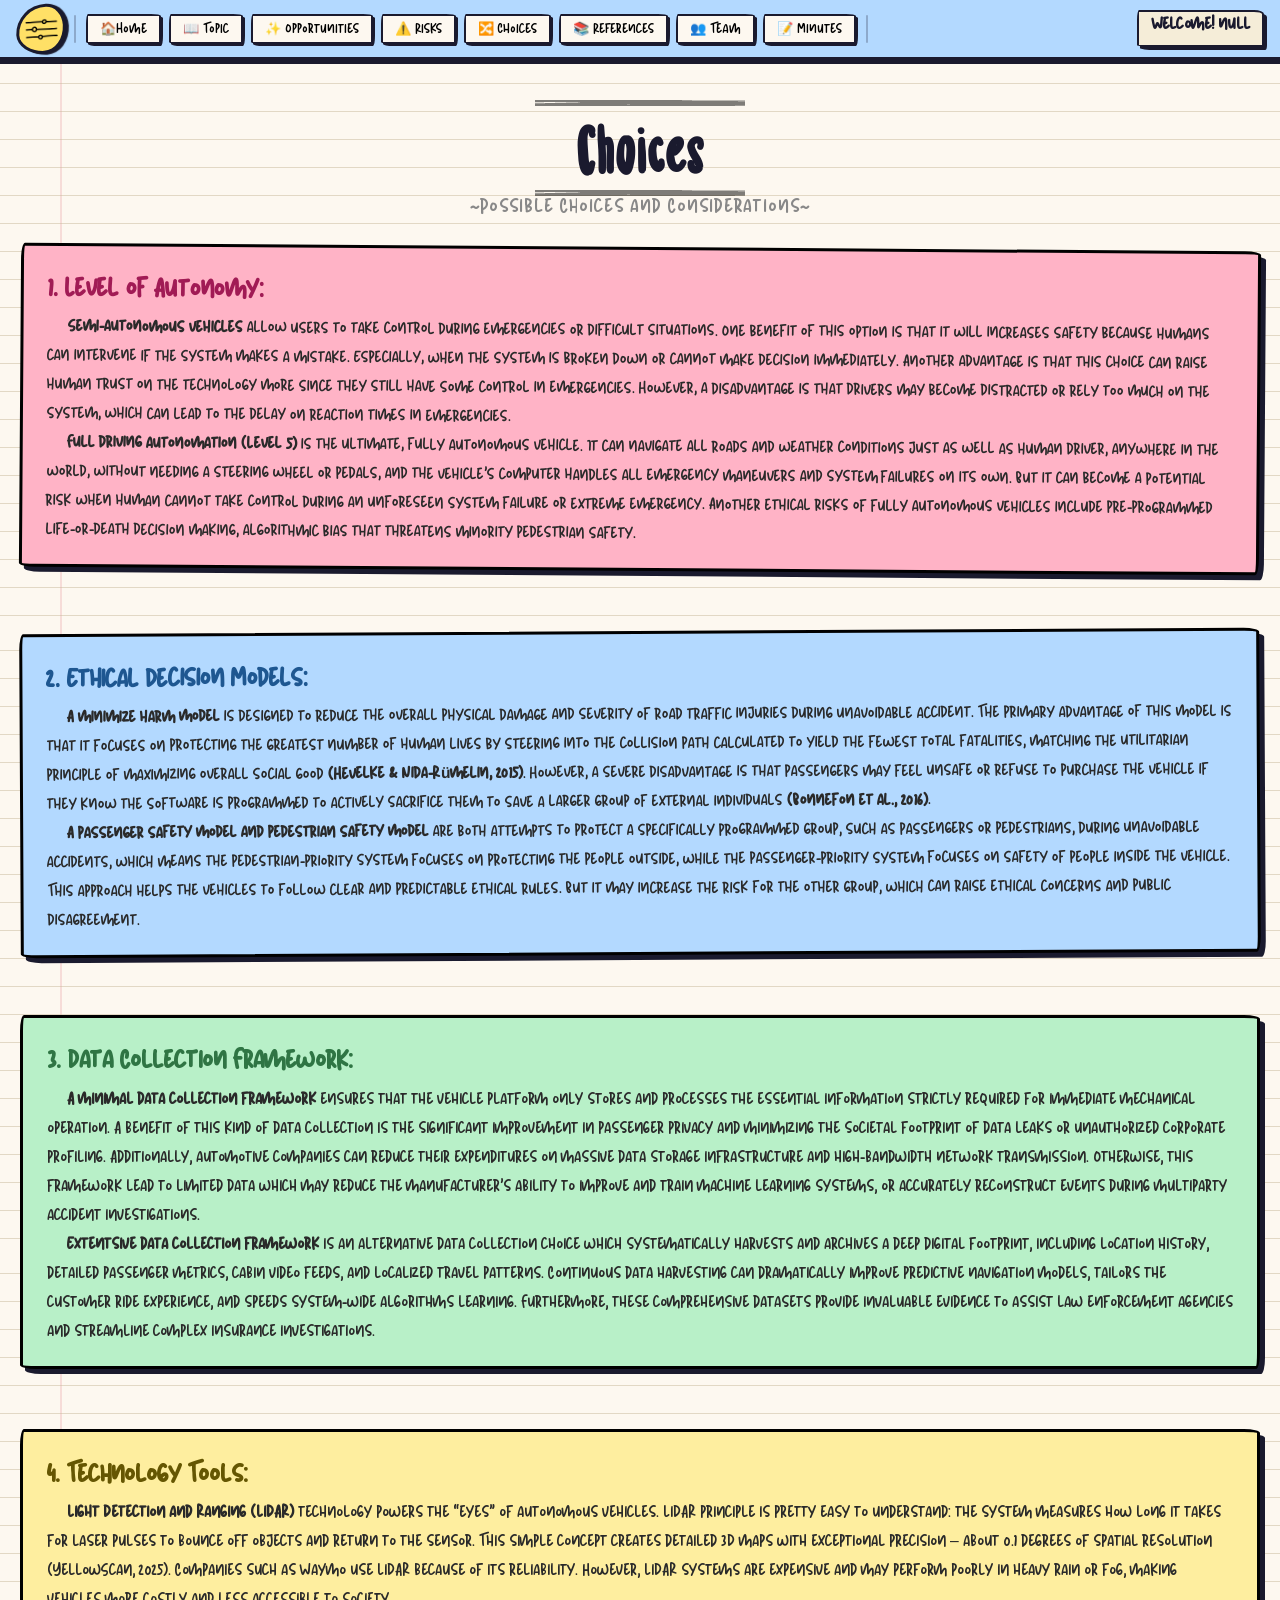
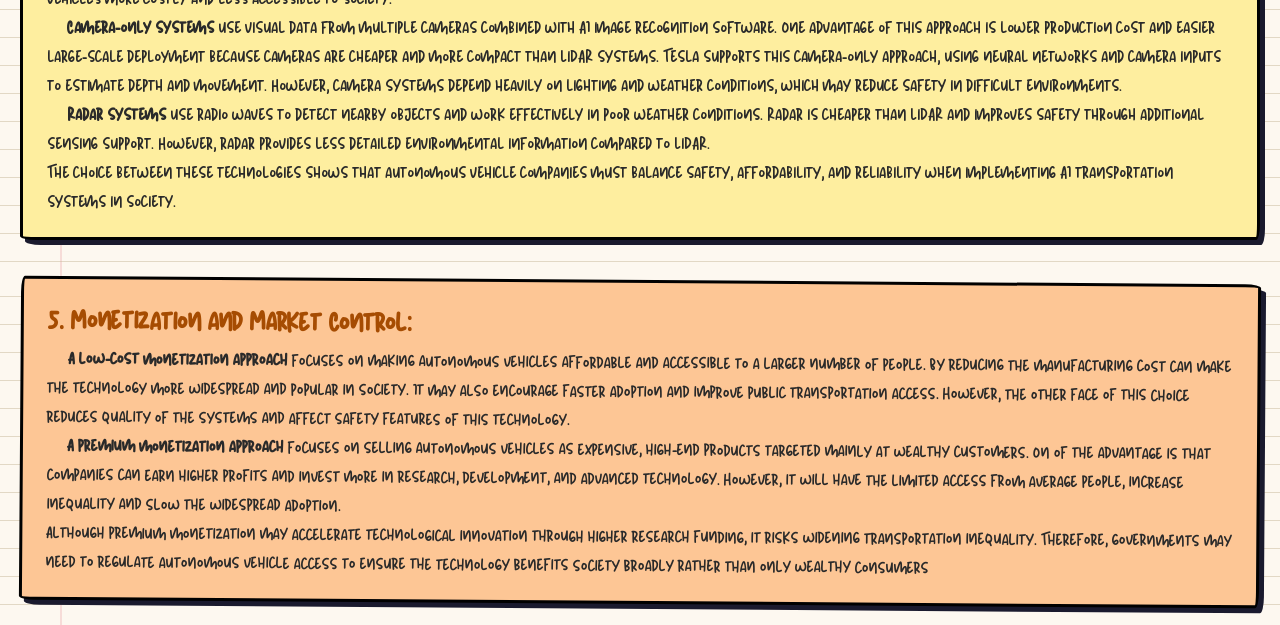
==== commit 75e6d8f1: "Fixed menu bar for all pages" ====
--- a/Choices.html
+++ b/Choices.html
@@ -15,9 +15,12 @@
         </div>
     </div>
     <nav class="topbar">
-         
+        <div class="Circle" onClick="SettingsMenu()">
+            <img  class="SettingsImg" src="images/2035350-200.png">
+          </div>      
 
           <div class="nav-divider"></div>
+          <button type="button" onclick="window.location.href='main.html'">🏠Home</button>
           <button type="button" onclick="window.location.href='Topic.html'">📖 Topic</button>
           <button type="button" onclick="window.location.href='Opportunities.html'">✨ Opportunities</button>
           <button type="button" onclick="window.location.href='Risks.html'">⚠️ Risks</button>  
@@ -35,14 +38,21 @@
         </div>
      </nav>
     
+    
     <header>
         <div class="title-wrapper">
             <div class="scribble-underLine"></div>
             <h1 class="Title">Choices</h1>
             <div class="scribble-underLine"></div>
         </div>
-        <p class="subtitle">~Add more Research Here~</p>
+        <p class="subtitle">~Possible Choices and Considerations~</p>
     </header>
+
+    <div class="Settings-Menu" id="SettingsMenu">
+        <p class="btnLabelSet"> ⚙️ ~settings MENU~ 🔧</p>
+        <button class="no-loader" onClick="FrogB()"> I like Frogws 🐸</button>
+        <button class="no-loader"> Frog cursor </button>
+    </div>
 
     <div class="hamsterA">
      
@@ -86,25 +96,40 @@
    
     <script>
 
-        window.addEventListener('load', () => {
-                const loader = document.getElementById('page-loader');
-                setTimeout(() => {
-                    loader.classList.add('fade-out');
-                    setTimeout(() => loader.remove(), 300);
-                }, 500)
-            });
+        let username = localStorage.getItem("username");
 
-            document.querySelectorAll('a, button[onclick]').forEach(el => {
-                el.addEventListener('click', () => {
-                    const loader = document.createElement('div');
-                    loader.id = 'page-loader';
-                    loader.innerHTML = `
-                    <div class="loader-box">Vroom...</div>
-                    <div class="loader-dots"><span></span><span></span><span></span></div>
-                    `;
-                    document.body.appendChild(loader);
+        document.getElementById("WelcomeText").innerText =
+            "Welcome! " + username;
+
+
+            function SettingsMenu() {
+               document.getElementById('SettingsMenu').classList.toggle('open');
+               
+            }
+
+            function FrogB() {
+            document.getElementById('FrogButton').classList.toggle('open');
+            }    
+
+            window.addEventListener('load', () => {
+                    const loader = document.getElementById('page-loader');
+                    setTimeout(() => {
+                        loader.classList.add('fade-out');
+                        setTimeout(() => loader.remove(), 300);
+                    }, 500)
                 });
-            });
+
+                document.querySelectorAll('a, button[onclick]:not(.no-loader)').forEach(el => {
+                    el.addEventListener('click', () => {
+                        const loader = document.createElement('div');
+                        loader.id = 'page-loader';
+                        loader.innerHTML = `
+                        <div class="loader-box">Vroom...</div>
+                        <div class="loader-dots"><span></span><span></span><span></span></div>
+                        `;
+                        document.body.appendChild(loader);
+                    });
+                });
 
     </script>
     
--- a/style.css
+++ b/style.css
@@ -154,7 +154,7 @@
 
 .role-tag {
     font-weight: 700;
-    background: rgba(125, 203, 125, 0.5);
+    background: rgba(245, 250, 245, 0.5);
     border-radius: 4px;
     padding: 1px 5px;
     margin-right: 4px;
@@ -725,6 +725,12 @@
 
 }
 
+.role-tag:nth-child(1) {
+    background: rgba(250, 255, 250, 0.5);
+}
+
+
+
 .Memeber-card:hover {
     transform: translate(-3px, -4px);
     box-shadow: 9px 9px 0 var(--ink);
@@ -782,4 +788,95 @@
     border-top: 1.5px dashed rgba(0,0,0.2);
     font-size:.78rem;
     color:#555;
+}
+
+/* TWO COLUMN LAYOUT */
+
+.content-grid{
+    display: grid;
+    grid-template-columns: 1fr 1fr;
+    gap: 25px;
+    width: 92%;
+    margin: auto;
+    align-items: start;
+}
+
+.left-column,
+.right-column{
+    display: flex;
+    flex-direction: column;
+    gap: 25px;
+}
+
+/* MOBILE */
+
+@media(max-width: 900px){
+
+    .content-grid{
+        grid-template-columns: 1fr;
+    }
+
+}
+
+/* MAIN SECTION WRAPPER */
+.section-group {
+    width: 95%;
+    margin: 40px auto;
+}
+
+/* LARGE CATEGORY CARD */
+.section-main {
+    width: 80%;
+    margin: 0 auto 25px auto;
+}
+
+/* 3 CARD GRID UNDERNEATH */
+.subtopic-grid {
+    display: grid;
+    grid-template-columns: repeat(3, 1fr);
+    gap: 25px;
+    align-items: stretch;
+}
+
+/* Makes cards equal height */
+.subtopic-grid .Topic {
+    height: 100%;
+}
+
+/* Responsive */
+@media (max-width: 1000px) {
+    .subtopic-grid {
+        grid-template-columns: 1fr;
+    }
+
+    .section-main {
+        width: 100%;
+    }
+}
+
+.reference-container{
+    display:flex;
+    flex-direction:column;
+    align-items:center;
+    gap:25px;
+    width:100%;
+    margin-top:40px;
+    margin-bottom:60px;
+}
+
+.reference-card{
+    width:85%;
+    background:white;
+    border-radius:25px;
+    padding:30px;
+    box-shadow:0 6px 18px rgba(0,0,0,0.12);
+    transition:0.25s;
+    font-size:17px;
+    line-height:1.8;
+    border-left:10px solid #7db8ff;
+}
+
+.reference-card:hover{
+    transform:translateY(-4px);
+    box-shadow:0 10px 25px rgba(0,0,0,0.16);
 }
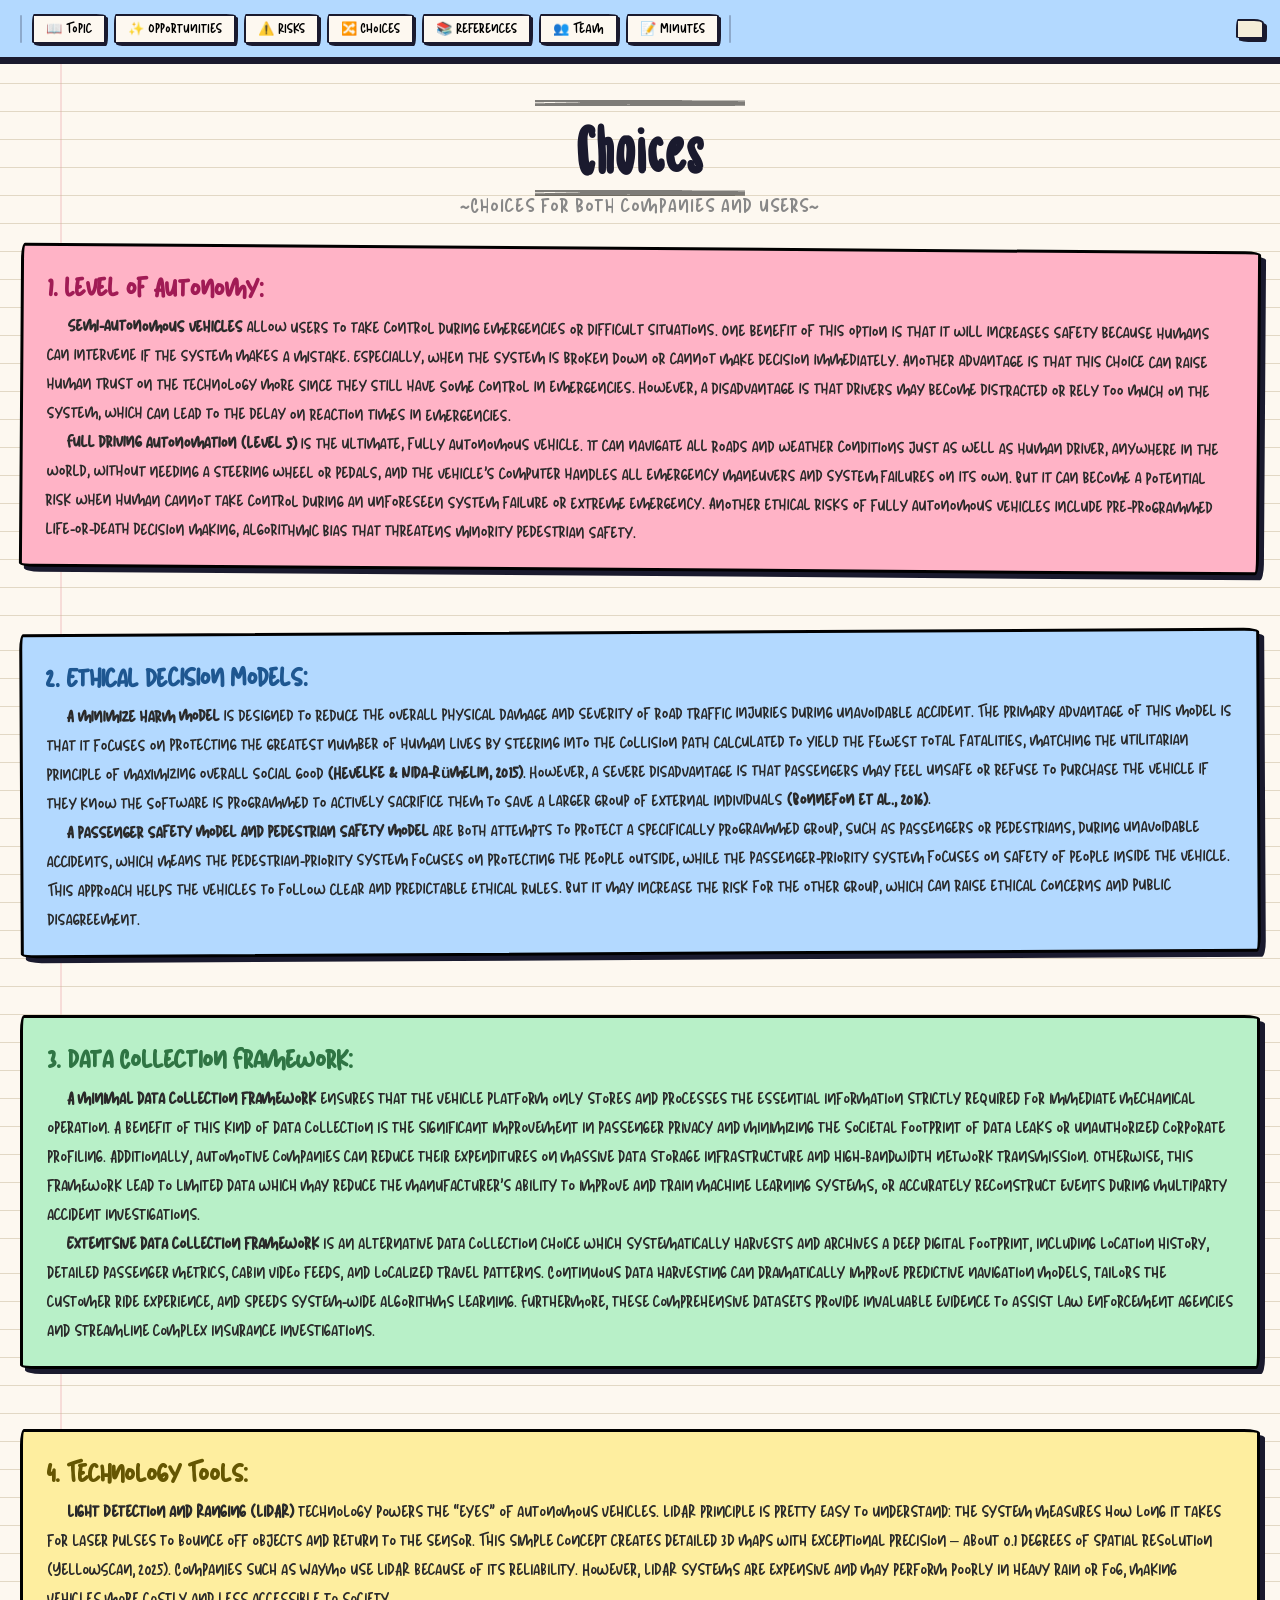
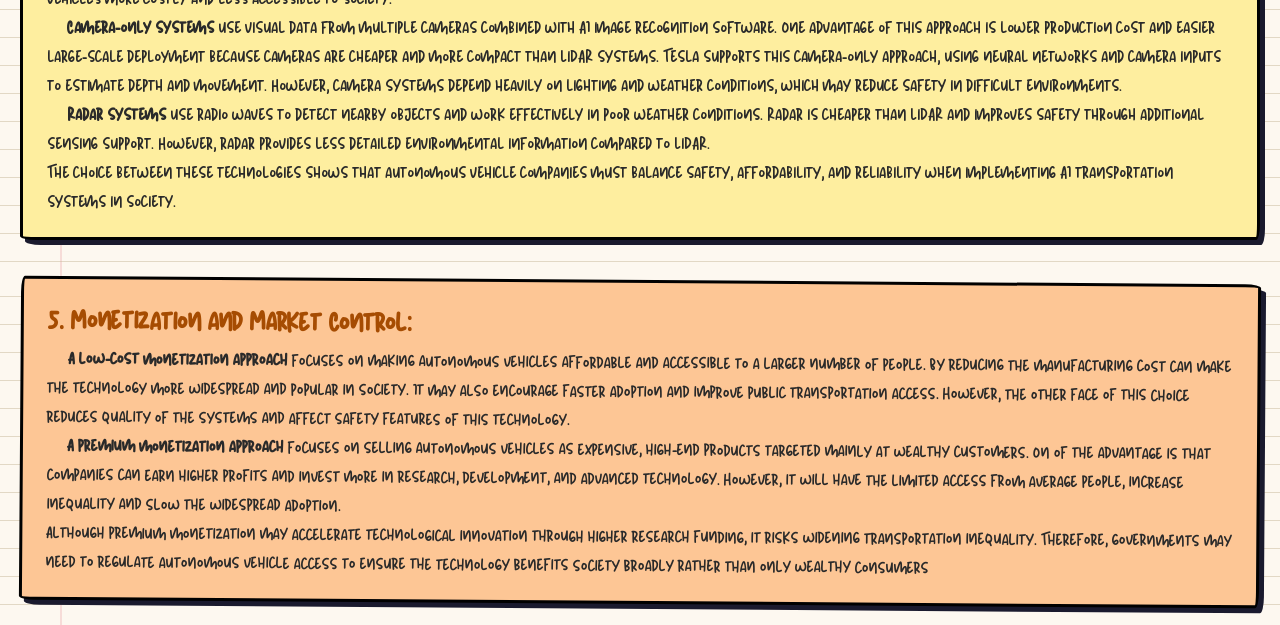
==== commit 3133c68d: "big change" ====
--- a/Choices.html
+++ b/Choices.html
@@ -15,12 +15,9 @@
         </div>
     </div>
     <nav class="topbar">
-        <div class="Circle" onClick="SettingsMenu()">
-            <img  class="SettingsImg" src="images/2035350-200.png">
-          </div>      
+         
 
           <div class="nav-divider"></div>
-          <button type="button" onclick="window.location.href='main.html'">🏠Home</button>
           <button type="button" onclick="window.location.href='Topic.html'">📖 Topic</button>
           <button type="button" onclick="window.location.href='Opportunities.html'">✨ Opportunities</button>
           <button type="button" onclick="window.location.href='Risks.html'">⚠️ Risks</button>  
@@ -38,21 +35,14 @@
         </div>
      </nav>
     
-    
     <header>
         <div class="title-wrapper">
             <div class="scribble-underLine"></div>
             <h1 class="Title">Choices</h1>
             <div class="scribble-underLine"></div>
         </div>
-        <p class="subtitle">~Possible Choices and Considerations~</p>
+        <p class="subtitle">~Choices for both companies and users~</p>
     </header>
-
-    <div class="Settings-Menu" id="SettingsMenu">
-        <p class="btnLabelSet"> ⚙️ ~settings MENU~ 🔧</p>
-        <button class="no-loader" onClick="FrogB()"> I like Frogws 🐸</button>
-        <button class="no-loader"> Frog cursor </button>
-    </div>
 
     <div class="hamsterA">
      
@@ -96,40 +86,25 @@
    
     <script>
 
-        let username = localStorage.getItem("username");
+        window.addEventListener('load', () => {
+                const loader = document.getElementById('page-loader');
+                setTimeout(() => {
+                    loader.classList.add('fade-out');
+                    setTimeout(() => loader.remove(), 300);
+                }, 500)
+            });
 
-        document.getElementById("WelcomeText").innerText =
-            "Welcome! " + username;
-
-
-            function SettingsMenu() {
-               document.getElementById('SettingsMenu').classList.toggle('open');
-               
-            }
-
-            function FrogB() {
-            document.getElementById('FrogButton').classList.toggle('open');
-            }    
-
-            window.addEventListener('load', () => {
-                    const loader = document.getElementById('page-loader');
-                    setTimeout(() => {
-                        loader.classList.add('fade-out');
-                        setTimeout(() => loader.remove(), 300);
-                    }, 500)
+            document.querySelectorAll('a, button[onclick]').forEach(el => {
+                el.addEventListener('click', () => {
+                    const loader = document.createElement('div');
+                    loader.id = 'page-loader';
+                    loader.innerHTML = `
+                    <div class="loader-box">Vroom...</div>
+                    <div class="loader-dots"><span></span><span></span><span></span></div>
+                    `;
+                    document.body.appendChild(loader);
                 });
-
-                document.querySelectorAll('a, button[onclick]:not(.no-loader)').forEach(el => {
-                    el.addEventListener('click', () => {
-                        const loader = document.createElement('div');
-                        loader.id = 'page-loader';
-                        loader.innerHTML = `
-                        <div class="loader-box">Vroom...</div>
-                        <div class="loader-dots"><span></span><span></span><span></span></div>
-                        `;
-                        document.body.appendChild(loader);
-                    });
-                });
+            });
 
     </script>
     
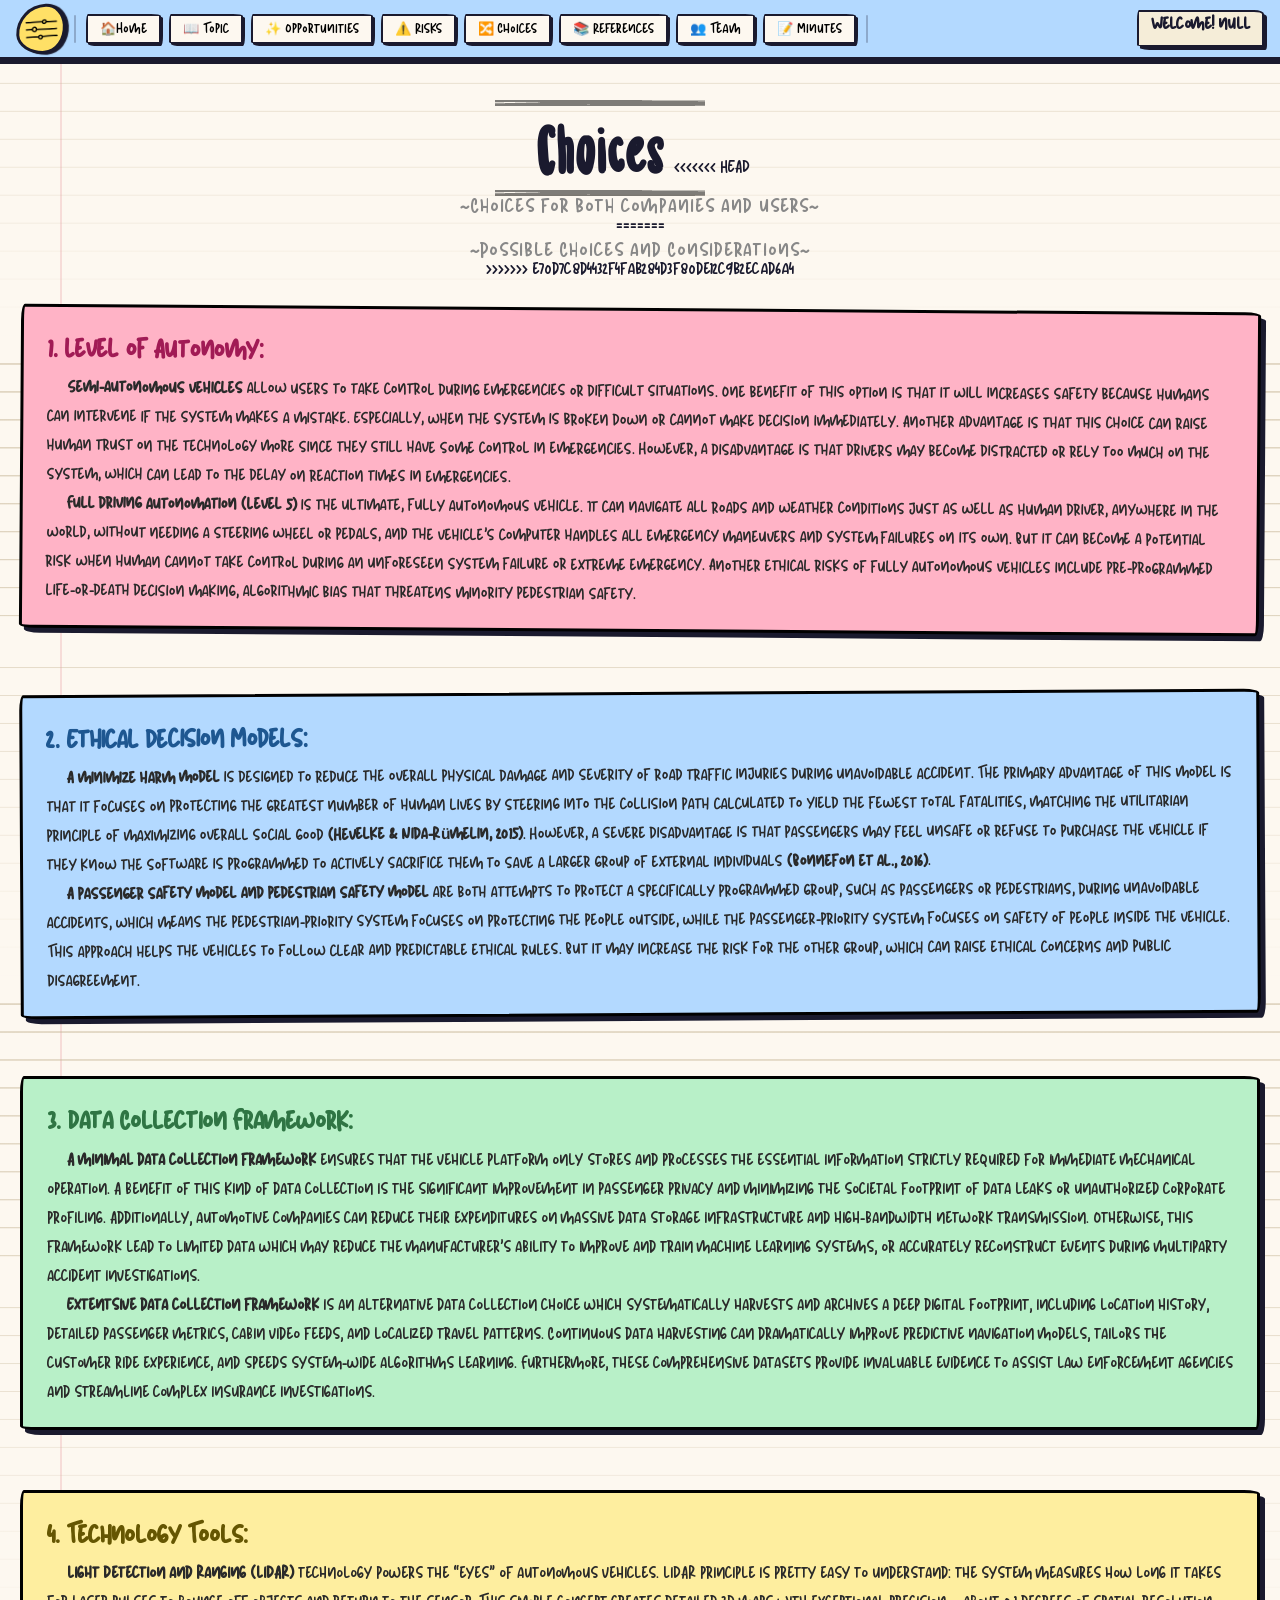
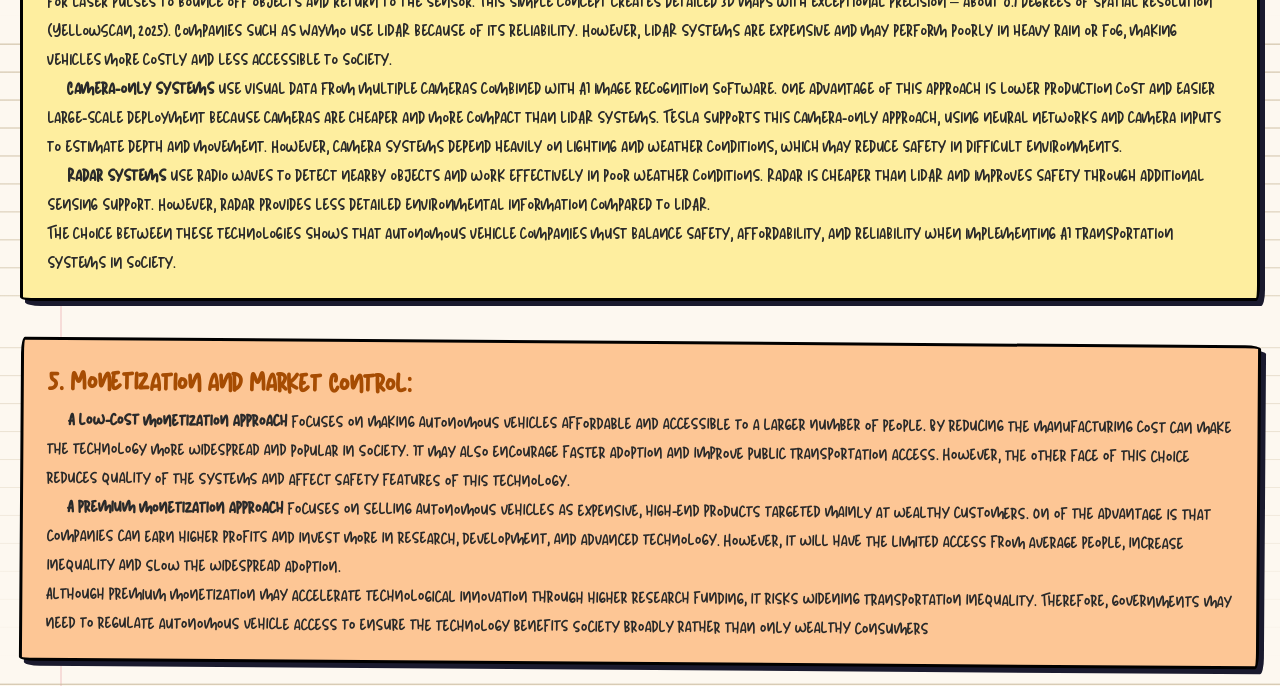
==== commit ce407e52: "change" ====
--- a/Choices.html
+++ b/Choices.html
@@ -15,9 +15,12 @@
         </div>
     </div>
     <nav class="topbar">
-         
+        <div class="Circle" onClick="SettingsMenu()">
+            <img  class="SettingsImg" src="images/2035350-200.png">
+          </div>      
 
           <div class="nav-divider"></div>
+          <button type="button" onclick="window.location.href='main.html'">🏠Home</button>
           <button type="button" onclick="window.location.href='Topic.html'">📖 Topic</button>
           <button type="button" onclick="window.location.href='Opportunities.html'">✨ Opportunities</button>
           <button type="button" onclick="window.location.href='Risks.html'">⚠️ Risks</button>  
@@ -35,14 +38,25 @@
         </div>
      </nav>
     
+    
     <header>
         <div class="title-wrapper">
             <div class="scribble-underLine"></div>
             <h1 class="Title">Choices</h1>
             <div class="scribble-underLine"></div>
         </div>
+<<<<<<< HEAD
         <p class="subtitle">~Choices for both companies and users~</p>
+=======
+        <p class="subtitle">~Possible Choices and Considerations~</p>
+>>>>>>> e70d7c8d4432f4fab284d3f80de12c9b2ecad6a4
     </header>
+
+    <div class="Settings-Menu" id="SettingsMenu">
+        <p class="btnLabelSet"> ⚙️ ~settings MENU~ 🔧</p>
+        <button class="no-loader" onClick="FrogB()"> I like Frogws 🐸</button>
+        <button class="no-loader"> Frog cursor </button>
+    </div>
 
     <div class="hamsterA">
      
@@ -86,25 +100,40 @@
    
     <script>
 
-        window.addEventListener('load', () => {
-                const loader = document.getElementById('page-loader');
-                setTimeout(() => {
-                    loader.classList.add('fade-out');
-                    setTimeout(() => loader.remove(), 300);
-                }, 500)
-            });
+        let username = localStorage.getItem("username");
 
-            document.querySelectorAll('a, button[onclick]').forEach(el => {
-                el.addEventListener('click', () => {
-                    const loader = document.createElement('div');
-                    loader.id = 'page-loader';
-                    loader.innerHTML = `
-                    <div class="loader-box">Vroom...</div>
-                    <div class="loader-dots"><span></span><span></span><span></span></div>
-                    `;
-                    document.body.appendChild(loader);
+        document.getElementById("WelcomeText").innerText =
+            "Welcome! " + username;
+
+
+            function SettingsMenu() {
+               document.getElementById('SettingsMenu').classList.toggle('open');
+               
+            }
+
+            function FrogB() {
+            document.getElementById('FrogButton').classList.toggle('open');
+            }    
+
+            window.addEventListener('load', () => {
+                    const loader = document.getElementById('page-loader');
+                    setTimeout(() => {
+                        loader.classList.add('fade-out');
+                        setTimeout(() => loader.remove(), 300);
+                    }, 500)
                 });
-            });
+
+                document.querySelectorAll('a, button[onclick]:not(.no-loader)').forEach(el => {
+                    el.addEventListener('click', () => {
+                        const loader = document.createElement('div');
+                        loader.id = 'page-loader';
+                        loader.innerHTML = `
+                        <div class="loader-box">Vroom...</div>
+                        <div class="loader-dots"><span></span><span></span><span></span></div>
+                        `;
+                        document.body.appendChild(loader);
+                    });
+                });
 
     </script>
     
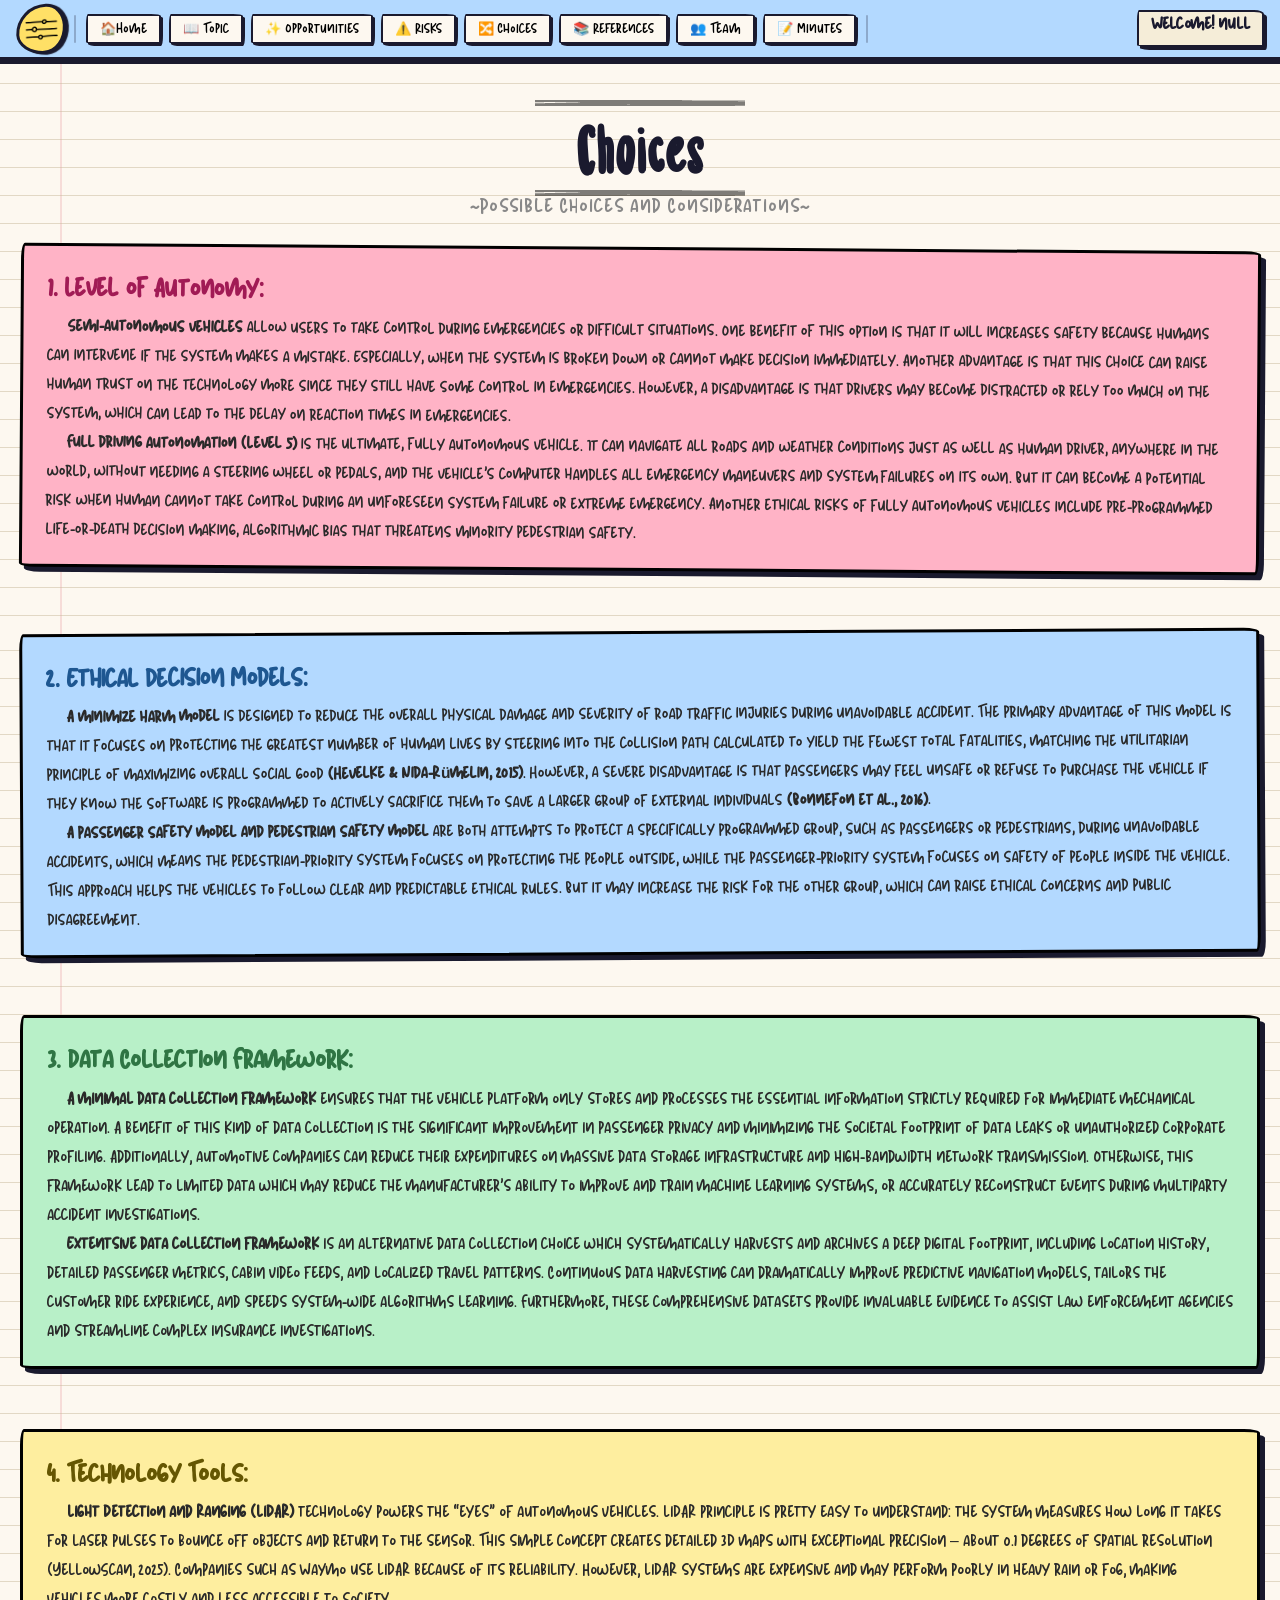
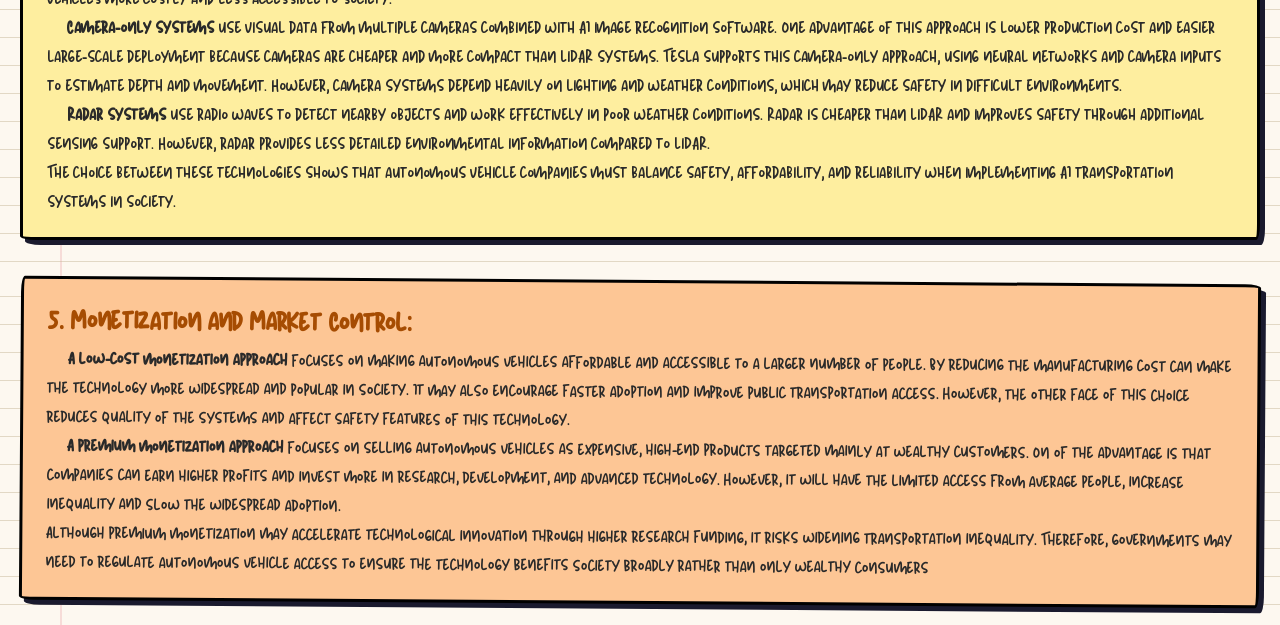
==== commit edf4e89b: "hi" ====
--- a/Choices.html
+++ b/Choices.html
@@ -45,11 +45,8 @@
             <h1 class="Title">Choices</h1>
             <div class="scribble-underLine"></div>
         </div>
-<<<<<<< HEAD
-        <p class="subtitle">~Choices for both companies and users~</p>
-=======
+        
         <p class="subtitle">~Possible Choices and Considerations~</p>
->>>>>>> e70d7c8d4432f4fab284d3f80de12c9b2ecad6a4
     </header>
 
     <div class="Settings-Menu" id="SettingsMenu">
